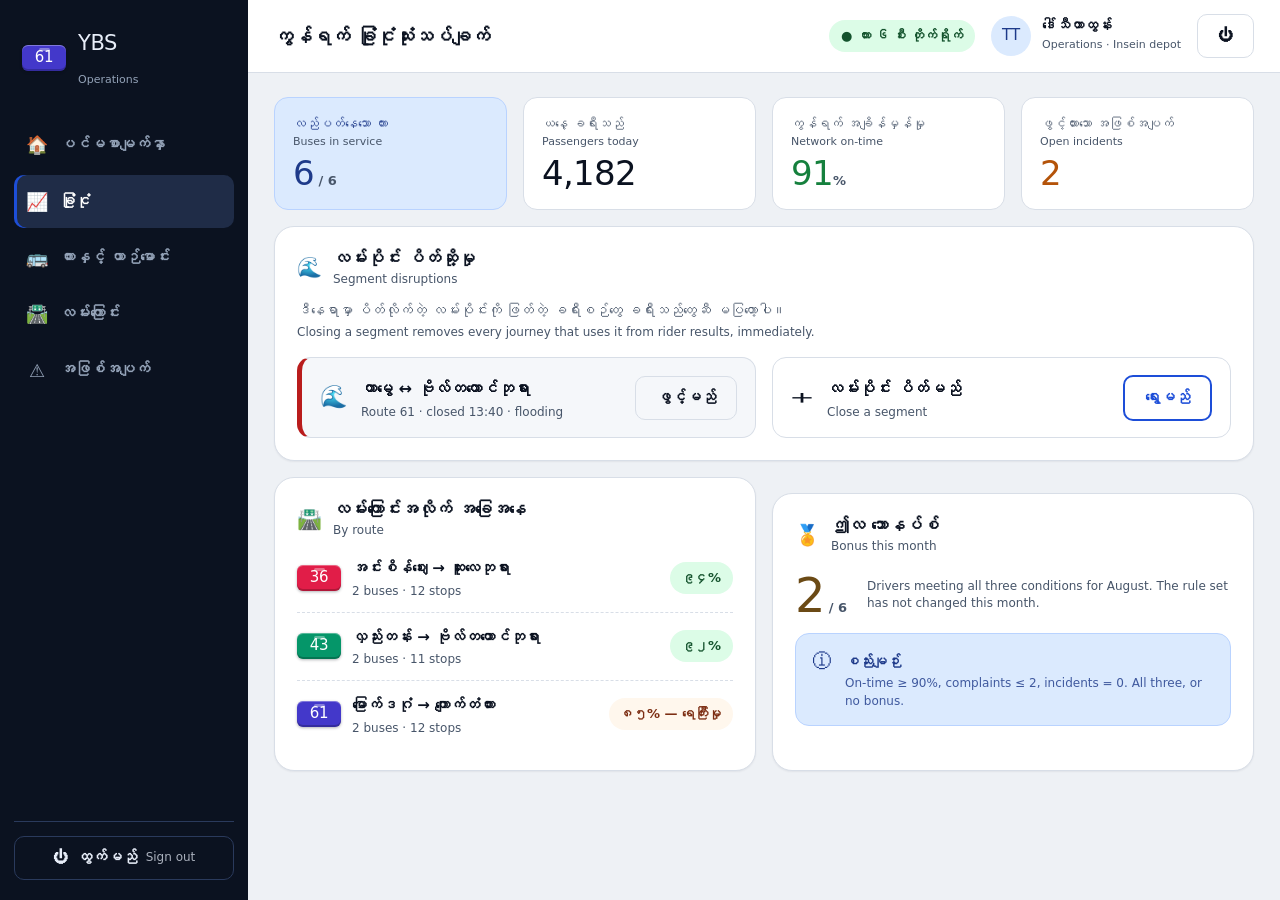
==== frontend/admin.html @ a606d86c "feat(ui): add home, auth and role dashboards with shared design system" ====
<!doctype html>
<html lang="my">
<head>
<meta charset="utf-8">
<meta name="viewport" content="width=device-width, initial-scale=1">
<title>စီမံခန့်ခွဲမှု — YBS</title>
<link rel="stylesheet" href="theme.css">
</head>
<body>

<div class="shell" data-seg-group>

    <aside class="rail">
        <div class="mark">
            <span class="plate sm" data-route="61">61</span>
            <div>
                <div class="wordmark">YBS</div>
                <span class="sub">Operations</span>
            </div>
        </div>
        <nav aria-label="အဓိက လမ်းညွှန်">
            <a href="home.html"><span class="ic" aria-hidden="true">🏠</span>ပင်မစာမျက်နှာ</a>
            <a href="#" data-nav="overview" aria-current="page"><span class="ic" aria-hidden="true">📈</span>ခြုံငုံ</a>
            <a href="#" data-nav="fleet"><span class="ic" aria-hidden="true">🚌</span>ကားနှင့် ယာဉ်မောင်း</a>
            <a href="#" data-nav="routes"><span class="ic" aria-hidden="true">🛣️</span>လမ်းကြောင်း</a>
            <a href="#" data-nav="incidents"><span class="ic" aria-hidden="true">⚠️</span>အဖြစ်အပျက်</a>
        </nav>
        <div class="foot">
            <button class="btn btn-ghost-navy btn-block" data-logout>
                <span aria-hidden="true">⏻</span> ထွက်မည် <span class="en">Sign out</span>
            </button>
        </div>
    </aside>

    <div class="main">
        <header class="topbar">
            <h1 id="page-title">ကွန်ရက် ခြုံငုံသုံးသပ်ချက်</h1>
            <div class="spacer"></div>
            <span class="badge ok"><span aria-hidden="true">●</span>ကား ၆ စီး တိုက်ရိုက်</span>
            <div class="who">
                <div class="avatar" aria-hidden="true">TT</div>
                <div>
                    <div class="nm">ဒေါ်သီတာထွန်း</div>
                    <div class="rl">Operations · Insein depot</div>
                </div>
            </div>
            <button class="btn btn-quiet" data-logout>
                <span aria-hidden="true">⏻</span><span class="sr">ထွက်မည်</span>
            </button>
        </header>

        <!-- ============================================= OVERVIEW ======== -->
        <div class="content" data-panel-id="overview">

            <div class="grid-4">
                <div class="stat accent">
                    <div class="k">လည်ပတ်နေသော ကား<span class="en">Buses in service</span></div>
                    <div class="v">6<small> / 6</small></div>
                </div>
                <div class="stat">
                    <div class="k">ယနေ့ ခရီးသည်<span class="en">Passengers today</span></div>
                    <div class="v">4,182</div>
                </div>
                <div class="stat">
                    <div class="k">ကွန်ရက် အချိန်မှန်မှု<span class="en">Network on-time</span></div>
                    <div class="v" style="color:var(--ok)">91<small>%</small></div>
                </div>
                <div class="stat">
                    <div class="k">ဖွင့်ထားသော အဖြစ်အပျက်<span class="en">Open incidents</span></div>
                    <div class="v" style="color:var(--warn)">2</div>
                </div>
            </div>

            <!-- Disruption injection is the one admin control that changes what
                 riders are shown, so it states its effect before it is used. -->
            <div class="card" style="margin-top:16px">
                <div class="card-head">
                    <span class="ic" aria-hidden="true">🌊</span>
                    <h2>လမ်းပိုင်း ပိတ်ဆို့မှု <span class="en">Segment disruptions</span></h2>
                </div>
                <p class="muted" style="font-size:14px;margin:-6px 0 16px">
                    ဒီနေရာမှာ ပိတ်လိုက်တဲ့ လမ်းပိုင်းကို ဖြတ်တဲ့ ခရီးစဉ်တွေ ခရီးသည်တွေဆီ မပြတော့ပါ။
                    <span class="en">Closing a segment removes every journey that uses it from
                        rider results, immediately.</span>
                </p>

                <div class="grid-2">
                    <div class="stat is-blocked" style="display:flex;gap:14px;align-items:center">
                        <span class="ic" style="font-size:22px" aria-hidden="true">🌊</span>
                        <div style="flex:1">
                            <div style="font-weight:700">တာမွေ ↔ ဗိုလ်တထောင်ဘုရား</div>
                            <span class="en">Route 61 · closed 13:40 · flooding</span>
                        </div>
                        <button class="btn btn-quiet"
                                data-mock-submit="လမ်းပိုင်း ပြန်ဖွင့်ပြီးပါပြီ|Segment reopened">ဖွင့်မည်</button>
                    </div>
                    <div class="stat" style="display:flex;gap:14px;align-items:center">
                        <span class="ic" style="font-size:22px" aria-hidden="true">＋</span>
                        <div style="flex:1">
                            <div style="font-weight:700">လမ်းပိုင်း ပိတ်မည်</div>
                            <span class="en">Close a segment</span>
                        </div>
                        <button class="btn btn-outline"
                                data-mock-submit="လမ်းပိုင်း ရွေးချယ်မှု ဖွင့်ပါပြီ|Pick a segment on the map">ရွေးမည်</button>
                    </div>
                </div>
            </div>

            <div class="grid-2" style="margin-top:16px">
                <div class="card">
                    <div class="card-head">
                        <span class="ic" aria-hidden="true">🛣️</span>
                        <h2>လမ်းကြောင်းအလိုက် အခြေအနေ <span class="en">By route</span></h2>
                    </div>
                    <div class="leg-line" style="padding-top:0">
                        <span class="plate sm" data-route="36">36</span>
                        <span class="where">အင်းစိန်ဈေး → ဆူးလေဘုရား<span class="en">2 buses · 12 stops</span></span>
                        <span class="badge ok">၉၄%</span>
                    </div>
                    <div class="leg-line">
                        <span class="plate sm" data-route="43">43</span>
                        <span class="where">လှည်းတန်း → ဗိုလ်တထောင်ဘုရား<span class="en">2 buses · 11 stops</span></span>
                        <span class="badge ok">၉၂%</span>
                    </div>
                    <div class="leg-line">
                        <span class="plate sm" data-route="61">61</span>
                        <span class="where">မြောက်ဒဂုံ → ကျောက်တံတား<span class="en">2 buses · 12 stops</span></span>
                        <span class="badge warn">၈၅% — ရေကြီးမှု</span>
                    </div>
                </div>

                <div class="card">
                    <div class="card-head">
                        <span class="ic" aria-hidden="true">🏅</span>
                        <h2>ဤလ ဘောနပ်စ် <span class="en">Bonus this month</span></h2>
                    </div>
                    <div class="row" style="gap:20px;align-items:center;margin-bottom:14px">
                        <div class="fare" style="color:var(--brass-ink)">2<small> / 6</small></div>
                        <span class="en" style="flex:1">Drivers meeting all three conditions
                            for August. The rule set has not changed this month.</span>
                    </div>
                    <div class="notice info">
                        <span class="ic" aria-hidden="true">ⓘ</span>
                        <div>
                            <div class="t">စည်းမျဉ်း</div>
                            <span class="en">On-time ≥ 90%, complaints ≤ 2, incidents = 0.
                                All three, or no bonus.</span>
                        </div>
                    </div>
                </div>
            </div>
        </div>

        <!-- ================================================ FLEET ======== -->
        <div class="content hidden" data-panel-id="fleet">
            <div class="page-intro">
                <h2>ကားနှင့် ယာဉ်မောင်း</h2>
                <p>ဩဂုတ် ၂၀၂၆ အမှတ်များနှင့် ဘောနပ်စ် အခြေအနေ</p>
            </div>

            <div class="table-wrap">
                <table class="grid">
                    <thead>
                        <tr>
                            <th>Driver</th><th>Bus</th><th>Route</th>
                            <th>On time</th><th>Complaints</th><th>Incidents</th><th>Bonus</th>
                        </tr>
                    </thead>
                    <tbody>
                        <tr>
                            <td>ဦးမြင့်ဆွေ<span class="en">D-1042</span></td>
                            <td class="mono">YGN-3417</td>
                            <td><span class="plate sm" data-route="36">36</span></td>
                            <td class="num">94%</td><td class="num">1</td><td class="num">0</td>
                            <td><span class="seal"><span class="dot" aria-hidden="true"></span>ရရှိ</span></td>
                        </tr>
                        <tr>
                            <td>ဦးအောင်မျိုး<span class="en">D-1077</span></td>
                            <td class="mono">YGN-2288</td>
                            <td><span class="plate sm" data-route="43">43</span></td>
                            <td class="num">93%</td><td class="num">0</td><td class="num">0</td>
                            <td><span class="seal"><span class="dot" aria-hidden="true"></span>ရရှိ</span></td>
                        </tr>
                        <tr>
                            <td>ဦးဇော်လင်း<span class="en">D-1103</span></td>
                            <td class="mono">YGN-5502</td>
                            <td><span class="plate sm" data-route="61">61</span></td>
                            <td class="num">89%</td><td class="num">2</td><td class="num">0</td>
                            <td><span class="badge bad">အချိန်မှန်မှု ၉၀% အောက်</span></td>
                        </tr>
                        <tr>
                            <td>ဦးသန်းထွေး<span class="en">D-1156</span></td>
                            <td class="mono">YGN-1930</td>
                            <td><span class="plate sm" data-route="36">36</span></td>
                            <td class="num">91%</td><td class="num">4</td><td class="num">0</td>
                            <td><span class="badge bad">တိုင်ကြားချက် ၂ ခုထက် ပို</span></td>
                        </tr>
                        <tr>
                            <td>ဦးကျော်စွာ<span class="en">D-1188</span></td>
                            <td class="mono">YGN-4071</td>
                            <td><span class="plate sm" data-route="43">43</span></td>
                            <td class="num">96%</td><td class="num">1</td><td class="num">1</td>
                            <td><span class="badge bad">အဖြစ်အပျက် ရှိ</span></td>
                        </tr>
                        <tr>
                            <td>ဦးမောင်မောင်<span class="en">D-1201</span></td>
                            <td class="mono">YGN-6644</td>
                            <td><span class="plate sm" data-route="61">61</span></td>
                            <td class="num">87%</td><td class="num">3</td><td class="num">1</td>
                            <td><span class="badge bad">စည်းမျဉ်း ၃ ခုစလုံး မပြည့်မီ</span></td>
                        </tr>
                    </tbody>
                </table>
            </div>
        </div>

        <!-- =============================================== ROUTES ======== -->
        <div class="content hidden" data-panel-id="routes">
            <div class="page-intro">
                <h2>လမ်းကြောင်း စီမံခန့်ခွဲမှု</h2>
                <p>မှတ်တိုင် အစီအစဉ်၊ အခြေခံခ နှင့် ခရီးအကြာ</p>
            </div>

            <div class="grid-3">
                <div class="card">
                    <div class="row" style="margin-bottom:14px">
                        <span class="plate lg" data-route="36">36</span>
                        <div>
                            <div style="font-weight:700">အင်းစိန်ဈေး → ဆူးလေ</div>
                            <span class="en">Insein Market → Sule Pagoda</span>
                        </div>
                    </div>
                    <div class="leg-line" style="padding-top:0">
                        <span class="where">မှတ်တိုင်<span class="en">Stops</span></span>
                        <span class="when">12</span>
                    </div>
                    <div class="leg-line">
                        <span class="where">အခြေခံခ<span class="en">Base fare</span></span>
                        <span class="when">400 Ks</span>
                    </div>
                    <div class="leg-line">
                        <span class="where">အလှည့်တစ်ခု<span class="en">End to end</span></span>
                        <span class="when">58 min</span>
                    </div>
                    <button class="btn btn-quiet btn-block" style="margin-top:14px"
                            data-mock-submit="လမ်းကြောင်း တည်းဖြတ်မှု ဖွင့်ပါပြီ|Route editor opened">
                        <span aria-hidden="true">✎</span> တည်းဖြတ်မည်
                    </button>
                </div>

                <div class="card">
                    <div class="row" style="margin-bottom:14px">
                        <span class="plate lg" data-route="43">43</span>
                        <div>
                            <div style="font-weight:700">လှည်းတန်း → ဗိုလ်တထောင်</div>
                            <span class="en">Hledan → Botataung Pagoda</span>
                        </div>
                    </div>
                    <div class="leg-line" style="padding-top:0">
                        <span class="where">မှတ်တိုင်<span class="en">Stops</span></span>
                        <span class="when">11</span>
                    </div>
                    <div class="leg-line">
                        <span class="where">အခြေခံခ<span class="en">Base fare</span></span>
                        <span class="when">400 Ks</span>
                    </div>
                    <div class="leg-line">
                        <span class="where">အလှည့်တစ်ခု<span class="en">End to end</span></span>
                        <span class="when">46 min</span>
                    </div>
                    <button class="btn btn-quiet btn-block" style="margin-top:14px"
                            data-mock-submit="လမ်းကြောင်း တည်းဖြတ်မှု ဖွင့်ပါပြီ|Route editor opened">
                        <span aria-hidden="true">✎</span> တည်းဖြတ်မည်
                    </button>
                </div>

                <div class="card">
                    <div class="row" style="margin-bottom:14px">
                        <span class="plate lg" data-route="61">61</span>
                        <div>
                            <div style="font-weight:700">မြောက်ဒဂုံ → ကျောက်တံတား</div>
                            <span class="en">North Dagon → Kyauktada</span>
                        </div>
                    </div>
                    <div class="leg-line" style="padding-top:0">
                        <span class="where">မှတ်တိုင်<span class="en">Stops</span></span>
                        <span class="when">12</span>
                    </div>
                    <div class="leg-line">
                        <span class="where">အခြေခံခ<span class="en">Base fare</span></span>
                        <span class="when">400 Ks</span>
                    </div>
                    <div class="leg-line">
                        <span class="where">အလှည့်တစ်ခု<span class="en">End to end</span></span>
                        <span class="when">61 min</span>
                    </div>
                    <button class="btn btn-quiet btn-block" style="margin-top:14px"
                            data-mock-submit="လမ်းကြောင်း တည်းဖြတ်မှု ဖွင့်ပါပြီ|Route editor opened">
                        <span aria-hidden="true">✎</span> တည်းဖြတ်မည်
                    </button>
                </div>
            </div>
        </div>

        <!-- ============================================ INCIDENTS ======== -->
        <div class="content hidden" data-panel-id="incidents">
            <div class="page-intro">
                <h2>အဖြစ်အပျက် စာရင်း</h2>
                <p>ယာဉ်မောင်းများ တင်ပြထားသည်များ — အသစ်ဆုံး အပေါ်ဆုံး</p>
            </div>

            <div class="stack">
                <div class="notice warn">
                    <span class="ic" aria-hidden="true">🌊</span>
                    <div style="flex:1">
                        <div class="t">ရေကြီးမှု — တာမွေ ↔ ဗိုလ်တထောင်ဘုရား</div>
                        <div>ဦးဇော်လင်း (D-1103) တင်ပြသည် · ယနေ့ 13:40 · လမ်းပိုင်း ပိတ်ထားပြီး</div>
                        <span class="en">Reported by driver D-1103 · segment already closed to riders</span>
                    </div>
                    <button class="btn btn-quiet"
                            data-mock-submit="ဖြေရှင်းပြီးအဖြစ် မှတ်ပါပြီ|Marked resolved">ဖြေရှင်းပြီး</button>
                </div>

                <div class="notice warn">
                    <span class="ic" aria-hidden="true">🔧</span>
                    <div style="flex:1">
                        <div class="t">ကား ချွတ်ယွင်းမှု — YGN-6644</div>
                        <div>ဦးမောင်မောင် (D-1201) တင်ပြသည် · ယနေ့ 09:12 · အစားထိုးကား စေလွှတ်ပြီး</div>
                        <span class="en">Reported by driver D-1201 · replacement bus dispatched</span>
                    </div>
                    <button class="btn btn-quiet"
                            data-mock-submit="ဖြေရှင်းပြီးအဖြစ် မှတ်ပါပြီ|Marked resolved">ဖြေရှင်းပြီး</button>
                </div>

                <div class="notice">
                    <span class="ic" aria-hidden="true">✓</span>
                    <div style="flex:1">
                        <div class="t">ယာဉ်ကြောပိတ်ဆို့မှု — လှည်းတန်း</div>
                        <div>ဦးမြင့်ဆွေ (D-1042) တင်ပြသည် · ၂၃ ဩဂုတ် 08:14</div>
                        <span class="en">Resolved 23 Aug, 09:30</span>
                    </div>
                    <span class="badge ok">ဖြေရှင်းပြီး</span>
                </div>
            </div>
        </div>
    </div>
</div>

<dialog id="logout-dialog" aria-labelledby="lo-title">
    <div class="dlg">
        <h2 id="lo-title">ထွက်မှာ သေချာပါသလား?</h2>
        <p>ဖွင့်ထားသော အဖြစ်အပျက် ၂ ခု ရှိပါသေးတယ်။
            <span class="en">Two incidents are still open. They stay open after you sign out.</span>
        </p>
        <div class="dlg-actions">
            <button class="btn btn-quiet" data-logout-cancel>ဆက်နေမည်</button>
            <button class="btn btn-danger" data-logout-confirm>
                <span aria-hidden="true">⏻</span> ထွက်မည်
            </button>
        </div>
    </div>
</dialog>

<script src="ui.js"></script>
<script>
const titles = {
    overview: 'ကွန်ရက် ခြုံငုံသုံးသပ်ချက်',
    fleet: 'ကားနှင့် ယာဉ်မောင်း',
    routes: 'လမ်းကြောင်း စီမံခန့်ခွဲမှု',
    incidents: 'အဖြစ်အပျက် စာရင်း'
};
document.querySelectorAll('[data-nav]').forEach(a => {
    a.addEventListener('click', ev => {
        ev.preventDefault();
        const to = a.dataset.nav;
        document.querySelectorAll('.rail nav a').forEach(x => x.removeAttribute('aria-current'));
        a.setAttribute('aria-current', 'page');
        document.querySelectorAll('[data-panel-id]').forEach(p =>
            p.classList.toggle('hidden', p.dataset.panelId !== to));
        document.getElementById('page-title').textContent = titles[to];
        window.scrollTo(0, 0);
    });
});
</script>
</body>
</html>
---- frontend/theme.css ----
/* ============================================================================
   YBS — design system v2
   ----------------------------------------------------------------------------
   Built on the existing style.css tokens. Three rules carried forward from the
   original brief, unchanged:
     1. Fare is the largest element on screen — it is what riders decide on.
     2. Burmese is primary, English is the secondary line, never a replacement.
     3. Every control pairs an icon with words. Icons never stand alone.

   Three rules added here:
     4. The route plate is the identity. A Yangon rider reads a bus by its
        number and colour from across the street; the interface does the same.
     5. Chrome is navy, content is paper. The plates only sing against dark.
     6. Nothing dims to say "unavailable" — opacity kills contrast. State is
        said in words and structure instead.
   ========================================================================== */

/* --------------------------------------------------------------- typefaces */
/* Padauk is not bundled — it cannot be fetched offline. Drop the two files
   into /fonts/ and these rules pick them up automatically. Until then the
   stack falls back to Myanmar Text (Windows) or Noto Sans Myanmar (Linux),
   which is why every Burmese size below is set with fallback metrics in mind. */
@font-face {
    font-family: "Padauk";
    src: local("Padauk"), url("fonts/Padauk-Regular.woff2") format("woff2");
    font-weight: 400; font-display: swap;
}
@font-face {
    font-family: "Padauk";
    src: local("Padauk Bold"), url("fonts/Padauk-Bold.woff2") format("woff2");
    font-weight: 700; font-display: swap;
}

:root {
    /* ---- navy chrome ---------------------------------------------------- */
    --navy-900: #060A14;
    --navy-800: #0B1220;   /* inherited --panel-dark */
    --navy-700: #141E33;
    --navy-600: #1F2C47;
    --navy-line:#2A3A5C;
    --on-navy:  #E8EEF9;
    --on-navy-2:#94A3B8;

    /* ---- paper content -------------------------------------------------- */
    --paper:      #EEF1F5;
    --surface:    #FFFFFF;
    --surface-2:  #F5F7FA;
    --ink:        #0B1220;
    --ink-2:      #475569;
    --ink-3:      #78879C;
    --line:       #D8DEE7;
    --line-soft:  #E7ECF2;

    /* ---- brand ---------------------------------------------------------- */
    --accent:      #1D4ED8;
    --accent-600:  #1741B8;
    --accent-soft: #DBEAFE;
    --accent-ink:  #1E3A8A;

    /* Brass is the only warm note in the system and it has exactly one job:
       marking something a person earned. Never decorative. */
    --brass:      #B8863B;
    --brass-soft: #FBF3E2;
    --brass-ink:  #6B4A15;

    /* ---- semantic ------------------------------------------------------- */
    --ok: #15803D;  --ok-soft: #DCFCE7;  --ok-ink: #14532D;
    --warn: #B45309; --warn-soft: #FFF7ED; --warn-ink: #7C2D12;
    --danger: #B91C1C; --danger-soft: #FEE2E2; --danger-ink: #7F1D1D;

    /* ---- routes (inherited, now load-bearing) --------------------------- */
    --r36: #E11D48;
    --r43: #059669;
    --r61: #4338CA;

    /* ---- type ----------------------------------------------------------- */
    /* Display is used for route numerals and headline figures only. Signage
       is not refined — a bus plate is meant to be legible, not elegant. */
    --f-display: "Arial Black", "Segoe UI Black", Impact, system-ui, sans-serif;
    --f-my: "Padauk", "Noto Sans Myanmar", "Myanmar Text", system-ui, sans-serif;
    --f-en: "Inter", "Segoe UI", system-ui, -apple-system, sans-serif;
    --f-mono: ui-monospace, "Cascadia Mono", Consolas, monospace;

    /* ---- shape ---------------------------------------------------------- */
    --r-sm: 10px;
    --r-md: 14px;
    --r-lg: 20px;
    --r-pill: 999px;

    --sh-1: 0 1px 2px rgba(11,18,32,.06);
    --sh-2: 0 4px 16px rgba(11,18,32,.08);
    --sh-3: 0 18px 48px rgba(6,10,20,.28);

    --rail-w: 248px;
    --tap: 44px;              /* WCAG 2.5.5 minimum target */
}

* { box-sizing: border-box; }

html { -webkit-text-size-adjust: 100%; }

body {
    margin: 0;
    background: var(--paper);
    color: var(--ink);
    font-family: var(--f-my);
    font-size: 16px;
    /* Burmese stacks diacritics above and below the baseline. 1.55 collides;
       1.85 is the floor at which ကျွန်ုပ် and မြို့ stay clear. */
    line-height: 1.85;
    -webkit-font-smoothing: antialiased;
}

h1, h2, h3, h4 { margin: 0; font-weight: 700; line-height: 1.4; }

a { color: var(--accent); text-underline-offset: 3px; }

/* English is the second line, never smaller than 12px — for a reader who has
   no Burmese it is the only line. */
.en {
    display: block;
    font-family: var(--f-en);
    font-size: 12px;
    font-weight: 400;
    line-height: 1.45;
    color: var(--ink-2);
}
.en-i { display: inline; font-family: var(--f-en); }
.muted { color: var(--ink-2); }
.hidden { display: none !important; }
.num { font-family: var(--f-en); font-variant-numeric: tabular-nums; }
.mono { font-family: var(--f-mono); font-size: 13px; }

/* Keyboard focus is visible everywhere, on both surfaces. */
:focus-visible {
    outline: 3px solid var(--accent);
    outline-offset: 3px;
    border-radius: 6px;
}
.on-navy :focus-visible, .rail :focus-visible, .authside :focus-visible {
    outline-color: #7FA8FF;
}

@media (prefers-reduced-motion: reduce) {
    *, *::before, *::after {
        animation-duration: .001ms !important;
        animation-iteration-count: 1 !important;
        transition-duration: .001ms !important;
    }
}

/* ============================================================== THE PLATE ==
   The signature. An enamel route plate: heavy numeral, colour block, a notch
   at the top where it hangs, a hairline highlight so it reads as metal rather
   than as a coloured rectangle. Every size is the same object. */
.plate {
    position: relative;
    display: inline-flex;
    align-items: center;
    justify-content: center;
    min-width: 58px;
    padding: 8px 14px 9px;
    border-radius: 8px;
    background: #64748B;
    color: #fff;
    font-family: var(--f-display);
    font-size: 22px;
    letter-spacing: -.02em;
    line-height: 1;
    box-shadow: inset 0 1px 0 rgba(255,255,255,.32),
                inset 0 -2px 0 rgba(0,0,0,.22),
                0 1px 3px rgba(6,10,20,.3);
}
.plate::after {                      /* the hanging notch */
    content: "";
    position: absolute;
    top: 4px; left: 50%;
    width: 16px; height: 3px;
    margin-left: -8px;
    border-radius: 2px;
    background: rgba(255,255,255,.35);
}
.plate[data-route="36"] { background: var(--r36); }
.plate[data-route="43"] { background: var(--r43); }
.plate[data-route="61"] { background: var(--r61); }

.plate.sm { min-width: 44px; padding: 5px 10px 6px; font-size: 15px; border-radius: 6px; }
.plate.sm::after { width: 11px; margin-left: -5.5px; top: 3px; }
.plate.lg { min-width: 96px; padding: 16px 22px 18px; font-size: 44px; border-radius: 12px; }
.plate.lg::after { width: 28px; margin-left: -14px; top: 7px; height: 4px; }

/* A stack of plates on a rail — a bus stop board. Used as the auth hero. */
.board { position: relative; padding-top: 22px; }
.board .rail-bar {
    position: absolute; top: 12px; left: 0; right: 0; height: 4px;
    border-radius: 2px;
    background: linear-gradient(90deg, transparent, var(--navy-line) 12%, var(--navy-line) 88%, transparent);
}
.board .hangers { display: flex; gap: 14px; flex-wrap: wrap; }
.board .plate { animation: hang .5s cubic-bezier(.22,1.2,.36,1) backwards; transform-origin: top center; }
.board .plate:nth-child(2) { animation-delay: .07s; }
.board .plate:nth-child(3) { animation-delay: .14s; }
@keyframes hang {
    from { transform: translateY(-10px) rotate(-4deg); opacity: 0; }
    to   { transform: none; opacity: 1; }
}

/* ================================================================ BUTTONS == */
.btn {
    display: inline-flex; align-items: center; justify-content: center; gap: 9px;
    min-height: var(--tap);
    padding: 11px 20px;
    border: 1px solid transparent;
    border-radius: var(--r-sm);
    background: var(--surface);
    color: var(--ink);
    font-family: var(--f-my);
    font-size: 15px; font-weight: 700; line-height: 1.3;
    cursor: pointer;
    transition: background .14s ease, border-color .14s ease, transform .06s ease;
}
.btn:active { transform: translateY(1px); }
.btn .en { color: inherit; opacity: .72; font-weight: 400; }

.btn-primary { background: var(--accent); color: #fff; }
.btn-primary:hover { background: var(--accent-600); }

.btn-quiet { background: transparent; border-color: var(--line); color: var(--ink); }
.btn-quiet:hover { background: var(--surface-2); }

.btn-outline { background: transparent; border: 2px solid var(--accent); color: var(--accent); }
.btn-outline:hover { background: var(--accent-soft); }

.btn-danger { background: var(--danger); color: #fff; }
.btn-danger:hover { background: #9F1717; }

.btn-ghost-navy { background: transparent; border-color: var(--navy-line); color: var(--on-navy); }
.btn-ghost-navy:hover { background: var(--navy-700); }

.btn-block { width: 100%; }
.btn-lg { min-height: 54px; font-size: 17px; padding: 14px 24px; }
.btn[disabled] { cursor: not-allowed; background: var(--surface-2); color: var(--ink-3); border-color: var(--line); }

/* ================================================================= FIELDS == */
.field { margin-bottom: 16px; }
.field > label { display: block; font-size: 14px; font-weight: 700; margin-bottom: 6px; }
.field > label .en { font-weight: 400; margin-top: 0; }

.control {
    display: flex; align-items: center; gap: 10px;
    min-height: 52px;
    padding: 6px 14px;
    background: var(--surface);
    border: 1px solid var(--line);
    border-radius: var(--r-sm);
    transition: border-color .14s ease, box-shadow .14s ease;
}
.control:focus-within { border-color: var(--accent); box-shadow: 0 0 0 4px var(--accent-soft); }
.control .ic { font-size: 18px; line-height: 1; }
.control input, .control select {
    flex: 1; min-width: 0;
    border: 0; background: transparent; outline: none;
    font-family: var(--f-my); font-size: 16px; font-weight: 600; color: var(--ink);
}
.control input::placeholder { color: var(--ink-3); font-weight: 400; }
.control select { cursor: pointer; }
.control.err { border-color: var(--danger); }
.control.err:focus-within { box-shadow: 0 0 0 4px var(--danger-soft); }

.field-msg { display: flex; align-items: flex-start; gap: 7px; margin-top: 7px; font-size: 13px; }
.field-msg.err { color: var(--danger-ink); }
.field-msg.hint { color: var(--ink-2); }

.reveal {
    border: 0; background: transparent; cursor: pointer;
    min-width: var(--tap); min-height: var(--tap);
    font-size: 17px; color: var(--ink-2); border-radius: 8px;
}
.reveal:hover { background: var(--surface-2); }

/* Segmented control — used for role selection and any 2–3 way switch. */
.seg {
    display: grid;
    grid-auto-flow: column;
    grid-auto-columns: 1fr;
    gap: 4px;
    padding: 4px;
    background: var(--surface-2);
    border: 1px solid var(--line);
    border-radius: var(--r-md);
}
.seg button {
    min-height: var(--tap);
    display: flex; flex-direction: column; align-items: center; justify-content: center;
    gap: 1px; padding: 7px 6px;
    border: 0; border-radius: var(--r-sm);
    background: transparent; cursor: pointer;
    font-family: var(--f-my); font-size: 14px; font-weight: 700; color: var(--ink-2);
    transition: background .14s ease, color .14s ease;
}
.seg button .en { font-size: 11px; color: inherit; opacity: .7; }
.seg button:hover { background: rgba(29,78,216,.07); }
.seg button[aria-selected="true"] {
    background: var(--surface); color: var(--accent-ink);
    box-shadow: var(--sh-1);
}

/* Choice chips — rider profile flags. Icon + word, never icon alone. */
.chips { display: flex; flex-wrap: wrap; gap: 9px; }
.chip {
    display: inline-flex; align-items: center; gap: 9px;
    min-height: var(--tap);
    padding: 8px 16px;
    border: 1px solid var(--line);
    border-radius: var(--r-pill);
    background: var(--surface);
    cursor: pointer;
    font-family: var(--f-my); font-size: 14px; font-weight: 600; color: var(--ink);
    transition: border-color .14s ease, background .14s ease;
}
.chip .ic { font-size: 17px; }
.chip .en { display: inline; font-size: 12px; color: var(--ink-3); }
.chip:hover { border-color: var(--accent); }
.chip[aria-pressed="true"] {
    background: var(--accent-soft);
    border-color: var(--accent);
    box-shadow: inset 0 0 0 1px var(--accent);
    color: var(--accent-ink);
}
.chip[aria-pressed="true"] .en { color: var(--accent-ink); }

/* =================================================================== CARD == */
.card {
    background: var(--surface);
    border: 1px solid var(--line);
    border-radius: var(--r-lg);
    padding: 22px;
    box-shadow: var(--sh-1);
}
.card + .card { margin-top: 16px; }
.card-head {
    display: flex; align-items: center; gap: 11px;
    margin: -2px 0 16px;
}
.card-head .ic { font-size: 20px; line-height: 1; }
.card-head h2 { font-size: 17px; }
.card-head .spacer { margin-left: auto; }

.stack { display: flex; flex-direction: column; gap: 16px; }
.row { display: flex; align-items: center; gap: 12px; flex-wrap: wrap; }
.grid-2 { display: grid; grid-template-columns: repeat(2, minmax(0,1fr)); gap: 16px; }
.grid-3 { display: grid; grid-template-columns: repeat(3, minmax(0,1fr)); gap: 16px; }
.grid-4 { display: grid; grid-template-columns: repeat(4, minmax(0,1fr)); gap: 16px; }
@media (max-width: 900px) {
    .grid-3, .grid-4 { grid-template-columns: repeat(2, minmax(0,1fr)); }
}
@media (max-width: 560px) {
    .grid-2, .grid-3, .grid-4 { grid-template-columns: minmax(0,1fr); }
}

/* ================================================================== STATS == */
.stat {
    background: var(--surface);
    border: 1px solid var(--line);
    border-radius: var(--r-md);
    padding: 16px 18px;
}
.stat .k { font-size: 13px; color: var(--ink-2); line-height: 1.5; }
.stat .k .en { font-size: 11px; }
.stat .v {
    font-family: var(--f-display);
    font-size: 34px; line-height: 1.1; letter-spacing: -.02em;
    margin-top: 6px;
}
.stat .v small { font-family: var(--f-en); font-size: 13px; font-weight: 600; color: var(--ink-2); letter-spacing: 0; }
.stat.accent { background: var(--accent-soft); border-color: #B9D3FF; }
.stat.accent .v, .stat.accent .k { color: var(--accent-ink); }

/* Fare is the largest thing on any screen it appears on. Rule 1. */
.fare {
    font-family: var(--f-display);
    font-size: 48px; line-height: 1; letter-spacing: -.03em;
}
.fare small { font-family: var(--f-en); font-size: 13px; font-weight: 600; color: var(--ink-2); letter-spacing: 0; }

/* ================================================================ BADGES ==  */
.badge {
    display: inline-flex; align-items: center; gap: 6px;
    padding: 4px 12px;
    border-radius: var(--r-pill);
    font-family: var(--f-my); font-size: 13px; font-weight: 700;
    background: var(--surface-2); color: var(--ink-2);
}
.badge.ok { background: var(--ok-soft); color: var(--ok-ink); }
.badge.warn { background: var(--warn-soft); color: var(--warn-ink); }
.badge.bad { background: var(--danger-soft); color: var(--danger-ink); }
.badge.info { background: var(--accent-soft); color: var(--accent-ink); }

/* The brass seal. Earned status only — bonus eligibility, verified driver. */
.seal {
    display: inline-flex; align-items: center; gap: 7px;
    padding: 5px 14px 5px 10px;
    border-radius: var(--r-pill);
    background: var(--brass-soft);
    border: 1px solid #E4CB94;
    color: var(--brass-ink);
    font-size: 13px; font-weight: 700;
}
.seal .dot {
    width: 15px; height: 15px; border-radius: 50%;
    background: radial-gradient(circle at 34% 30%, #E7C87E, var(--brass) 62%, #8A6524);
    box-shadow: inset 0 0 0 1px rgba(0,0,0,.14);
}

/* ================================================================ NOTICES == */
.notice {
    display: flex; gap: 13px; align-items: flex-start;
    padding: 15px 17px;
    border-radius: var(--r-md);
    border: 1px solid var(--line);
    background: var(--surface-2);
    font-size: 14px;
}
.notice .ic { font-size: 19px; line-height: 1.3; }
.notice .t { font-weight: 700; }
.notice.ok { background: var(--ok-soft); border-color: #A7E8BE; color: var(--ok-ink); }
.notice.warn { background: var(--warn-soft); border-color: #FBCFA0; color: var(--warn-ink); }
.notice.bad { background: var(--danger-soft); border-color: #F4B4B4; color: var(--danger-ink); }
.notice.info { background: var(--accent-soft); border-color: #B9D3FF; color: var(--accent-ink); }
.notice .en { color: inherit; opacity: .82; }

/* ================================================================== TABLE == */
.table-wrap { overflow-x: auto; border-radius: var(--r-md); border: 1px solid var(--line); }
table.grid { border-collapse: collapse; width: 100%; min-width: 620px; background: var(--surface); }
table.grid th, table.grid td { padding: 13px 16px; text-align: left; border-bottom: 1px solid var(--line-soft); }
table.grid th {
    background: var(--surface-2);
    font-family: var(--f-en); font-size: 11px; font-weight: 700;
    letter-spacing: .07em; text-transform: uppercase; color: var(--ink-2);
    white-space: nowrap;
}
table.grid tbody tr:last-child td { border-bottom: 0; }
table.grid tbody tr:hover { background: #FAFCFF; }
table.grid td { font-size: 15px; }

/* ================================================================== STATE == */
/* Rule 6: unavailable is said, not dimmed. A left bar and a plain surface,
   with the reason at full contrast. */
.is-blocked {
    background: var(--surface-2);
    border-left: 5px solid var(--danger);
}
.empty {
    text-align: center;
    padding: 46px 24px;
    border: 1px dashed var(--line);
    border-radius: var(--r-md);
    background: var(--surface-2);
}
.empty .ic { font-size: 34px; }
.empty h3 { font-size: 16px; margin: 10px 0 4px; }
.empty p { margin: 0 0 16px; font-size: 14px; color: var(--ink-2); }

.skel {
    background: linear-gradient(90deg, #E9EDF3 25%, #F3F6FA 50%, #E9EDF3 75%);
    background-size: 300% 100%;
    animation: shimmer 1.3s linear infinite;
    border-radius: 7px;
}
@keyframes shimmer { from { background-position: 150% 0; } to { background-position: -150% 0; } }

/* ============================================================ APP SHELL ==  */
.shell { display: flex; min-height: 100vh; }

.rail {
    width: var(--rail-w);
    flex: 0 0 var(--rail-w);
    background: var(--navy-800);
    color: var(--on-navy);
    display: flex; flex-direction: column;
    padding: 20px 14px;
    gap: 10px;
    position: sticky; top: 0; height: 100vh;
}
.rail .mark { display: flex; align-items: center; gap: 12px; padding: 4px 8px 16px; }
.rail .mark .wordmark { font-family: var(--f-display); font-size: 21px; letter-spacing: -.02em; }
.rail .mark .sub { font-family: var(--f-en); font-size: 11px; color: var(--on-navy-2); line-height: 1.3; }

.rail nav { display: flex; flex-direction: column; gap: 3px; }
.rail nav a {
    display: flex; align-items: center; gap: 12px;
    min-height: var(--tap);
    padding: 10px 12px;
    border-radius: var(--r-sm);
    color: var(--on-navy-2);
    text-decoration: none;
    font-size: 15px; font-weight: 600;
    transition: background .14s ease, color .14s ease;
}
.rail nav a .ic { font-size: 18px; width: 22px; text-align: center; }
.rail nav a:hover { background: var(--navy-700); color: var(--on-navy); }
.rail nav a[aria-current="page"] {
    background: var(--navy-600); color: #fff;
    box-shadow: inset 3px 0 0 var(--accent);
}
.rail .foot { margin-top: auto; padding-top: 14px; border-top: 1px solid var(--navy-line); }

.main { flex: 1; min-width: 0; display: flex; flex-direction: column; }

.topbar {
    display: flex; align-items: center; gap: 16px;
    padding: 14px 26px;
    background: var(--surface);
    border-bottom: 1px solid var(--line);
    position: sticky; top: 0; z-index: 40;
    flex-wrap: wrap;
}
.topbar h1 { font-size: 19px; }
.topbar .spacer { margin-left: auto; }

.who { display: flex; align-items: center; gap: 11px; }
.avatar {
    width: 40px; height: 40px; border-radius: 50%;
    display: grid; place-items: center;
    background: var(--accent-soft); color: var(--accent-ink);
    font-family: var(--f-display); font-size: 15px;
}
.who .nm { font-size: 14px; font-weight: 700; line-height: 1.35; }
.who .rl { font-family: var(--f-en); font-size: 11px; color: var(--ink-2); }

.content { padding: 24px 26px 64px; max-width: 1400px; width: 100%; }
.page-intro { margin-bottom: 20px; }
.page-intro h2 { font-size: 22px; }
.page-intro p { margin: 2px 0 0; font-size: 14px; color: var(--ink-2); }

/* Mobile: the rail becomes a bottom tab bar. A rider holds a phone one-handed
   on a moving bus — navigation belongs under the thumb, not off-screen. */
@media (max-width: 860px) {
    .shell { flex-direction: column; }
    .rail {
        position: fixed; bottom: 0; left: 0; right: 0; top: auto;
        width: auto; flex: none; height: auto;
        flex-direction: row; align-items: center;
        padding: 6px 8px calc(6px + env(safe-area-inset-bottom));
        border-top: 1px solid var(--navy-line);
        z-index: 60;
    }
    .rail .mark, .rail .foot { display: none; }
    .rail nav { flex-direction: row; flex: 1; gap: 2px; }
    .rail nav a {
        flex: 1; flex-direction: column; gap: 2px;
        padding: 6px 2px; font-size: 11px; text-align: center;
        min-height: 52px; justify-content: center;
    }
    .rail nav a .ic { width: auto; font-size: 20px; }
    .rail nav a[aria-current="page"] { box-shadow: inset 0 3px 0 var(--accent); }
    .content { padding: 18px 16px 96px; }
    .topbar { padding: 12px 16px; }
}

/* ================================================================== AUTH == */
.auth {
    min-height: 100vh;
    display: grid;
    grid-template-columns: 1.05fr 1fr;
}
.authside {
    background: var(--navy-900);
    background-image:
        radial-gradient(900px 420px at 12% 8%, rgba(29,78,216,.30), transparent 62%),
        radial-gradient(680px 400px at 92% 96%, rgba(67,56,202,.26), transparent 60%);
    color: var(--on-navy);
    padding: 44px 52px;
    display: flex; flex-direction: column;
    position: relative; overflow: hidden;
}
/* Faint route geometry behind the board — the network, not decoration. */
.authside::before {
    content: "";
    position: absolute; inset: 0;
    background-image:
        linear-gradient(90deg, rgba(255,255,255,.045) 1px, transparent 1px),
        linear-gradient(rgba(255,255,255,.045) 1px, transparent 1px);
    background-size: 46px 46px;
    mask-image: radial-gradient(circle at 50% 40%, #000, transparent 78%);
    pointer-events: none;
}
.authside > * { position: relative; }
.authside .mark { display: flex; align-items: center; gap: 13px; }
.authside .wordmark { font-family: var(--f-display); font-size: 24px; letter-spacing: -.02em; }
.authside .mark .sub { font-family: var(--f-en); font-size: 11px; color: var(--on-navy-2); }

.authside .pitch { margin: auto 0; padding: 26px 0; max-width: 520px; }
.authside .pitch h2 { font-size: 34px; line-height: 1.5; }
.authside .pitch p { font-size: 15px; color: #B7C4DA; margin: 12px 0 0; }
.authside .pitch .en { color: #8FA1BE; font-size: 13px; margin-top: 8px; }

.netline { display: flex; gap: 26px; flex-wrap: wrap; padding-top: 22px; border-top: 1px solid var(--navy-line); }
.netline .n { font-family: var(--f-display); font-size: 24px; line-height: 1.2; }
.netline .l { font-family: var(--f-en); font-size: 11px; color: var(--on-navy-2); letter-spacing: .05em; text-transform: uppercase; }

.authmain {
    background: var(--surface);
    padding: 44px 52px;
    display: flex; flex-direction: column; justify-content: center;
    overflow-y: auto;
}
.authbox { width: 100%; max-width: 430px; margin: 0 auto; }
.authbox > h1 { font-size: 26px; margin-bottom: 4px; }
.authbox > .lede { font-size: 14px; color: var(--ink-2); margin: 0 0 22px; }

.authfoot { margin-top: 26px; padding-top: 20px; border-top: 1px solid var(--line-soft); font-size: 14px; }

@media (max-width: 940px) {
    .auth { grid-template-columns: minmax(0,1fr); }
    .authside { padding: 26px 22px 30px; }
    .authside .pitch { margin: 22px 0; }
    .authside .pitch h2 { font-size: 25px; }
    .authmain { padding: 30px 22px 52px; }
}

/* ================================================================ DIALOG == */
dialog {
    border: 0; padding: 0;
    border-radius: var(--r-lg);
    box-shadow: var(--sh-3);
    max-width: 430px; width: calc(100% - 32px);
    color: var(--ink);
    background: var(--surface);
}
dialog::backdrop { background: rgba(6,10,20,.6); backdrop-filter: blur(2px); }
.dlg { padding: 26px; }
.dlg h2 { font-size: 19px; margin-bottom: 6px; }
.dlg p { margin: 0 0 20px; font-size: 14px; color: var(--ink-2); }
.dlg-actions { display: flex; gap: 10px; }
.dlg-actions .btn { flex: 1; }

/* ================================================================= TOAST == */
.toasts {
    position: fixed; right: 18px; bottom: 18px; z-index: 200;
    display: flex; flex-direction: column; gap: 10px;
    max-width: min(370px, calc(100vw - 36px));
}
@media (max-width: 860px) { .toasts { bottom: 76px; left: 16px; right: 16px; max-width: none; } }
.toast {
    display: flex; gap: 11px; align-items: flex-start;
    padding: 14px 16px;
    border-radius: var(--r-md);
    background: var(--navy-800); color: var(--on-navy);
    box-shadow: var(--sh-3);
    font-size: 14px;
    animation: rise .26s cubic-bezier(.22,1,.36,1);
}
.toast .en { color: #97A8C2; }
@keyframes rise { from { transform: translateY(12px); opacity: 0; } to { transform: none; opacity: 1; } }

/* ======================================================= ARRIVAL BANNER ==  */
/* A rider glances at this once, in a crowded moving bus. Nothing competes. */
.arrival {
    position: fixed; left: 0; right: 0; bottom: 0; z-index: 150;
    background: var(--danger); color: #fff;
    box-shadow: 0 -6px 30px rgba(6,10,20,.4);
}
@media (max-width: 860px) { .arrival { bottom: 64px; } }
.arrival-inner {
    max-width: 1400px; margin: 0 auto;
    padding: 18px 26px;
    display: flex; align-items: center; gap: 20px;
}
.arrival .ic { font-size: 42px; line-height: 1; }
.arrival .t { font-size: 27px; font-weight: 800; line-height: 1.35; }
.arrival .s { font-size: 20px; font-weight: 700; }
.arrival .en { color: rgba(255,255,255,.88); }
.arrival .btn { margin-left: auto; }

/* ============================================================== UTILITIES == */
.divider { height: 1px; background: var(--line-soft); margin: 20px 0; border: 0; }
.sr {
    position: absolute; width: 1px; height: 1px; overflow: hidden;
    clip: rect(0 0 0 0); white-space: nowrap;
}
.leg-line { display: flex; align-items: center; gap: 11px; padding: 11px 0; }
.leg-line + .leg-line { border-top: 1px dashed var(--line); }
.leg-line .where { flex: 1; min-width: 0; font-size: 15px; font-weight: 600; }
.leg-line .when { font-family: var(--f-en); font-size: 13px; color: var(--ink-2); white-space: nowrap; }
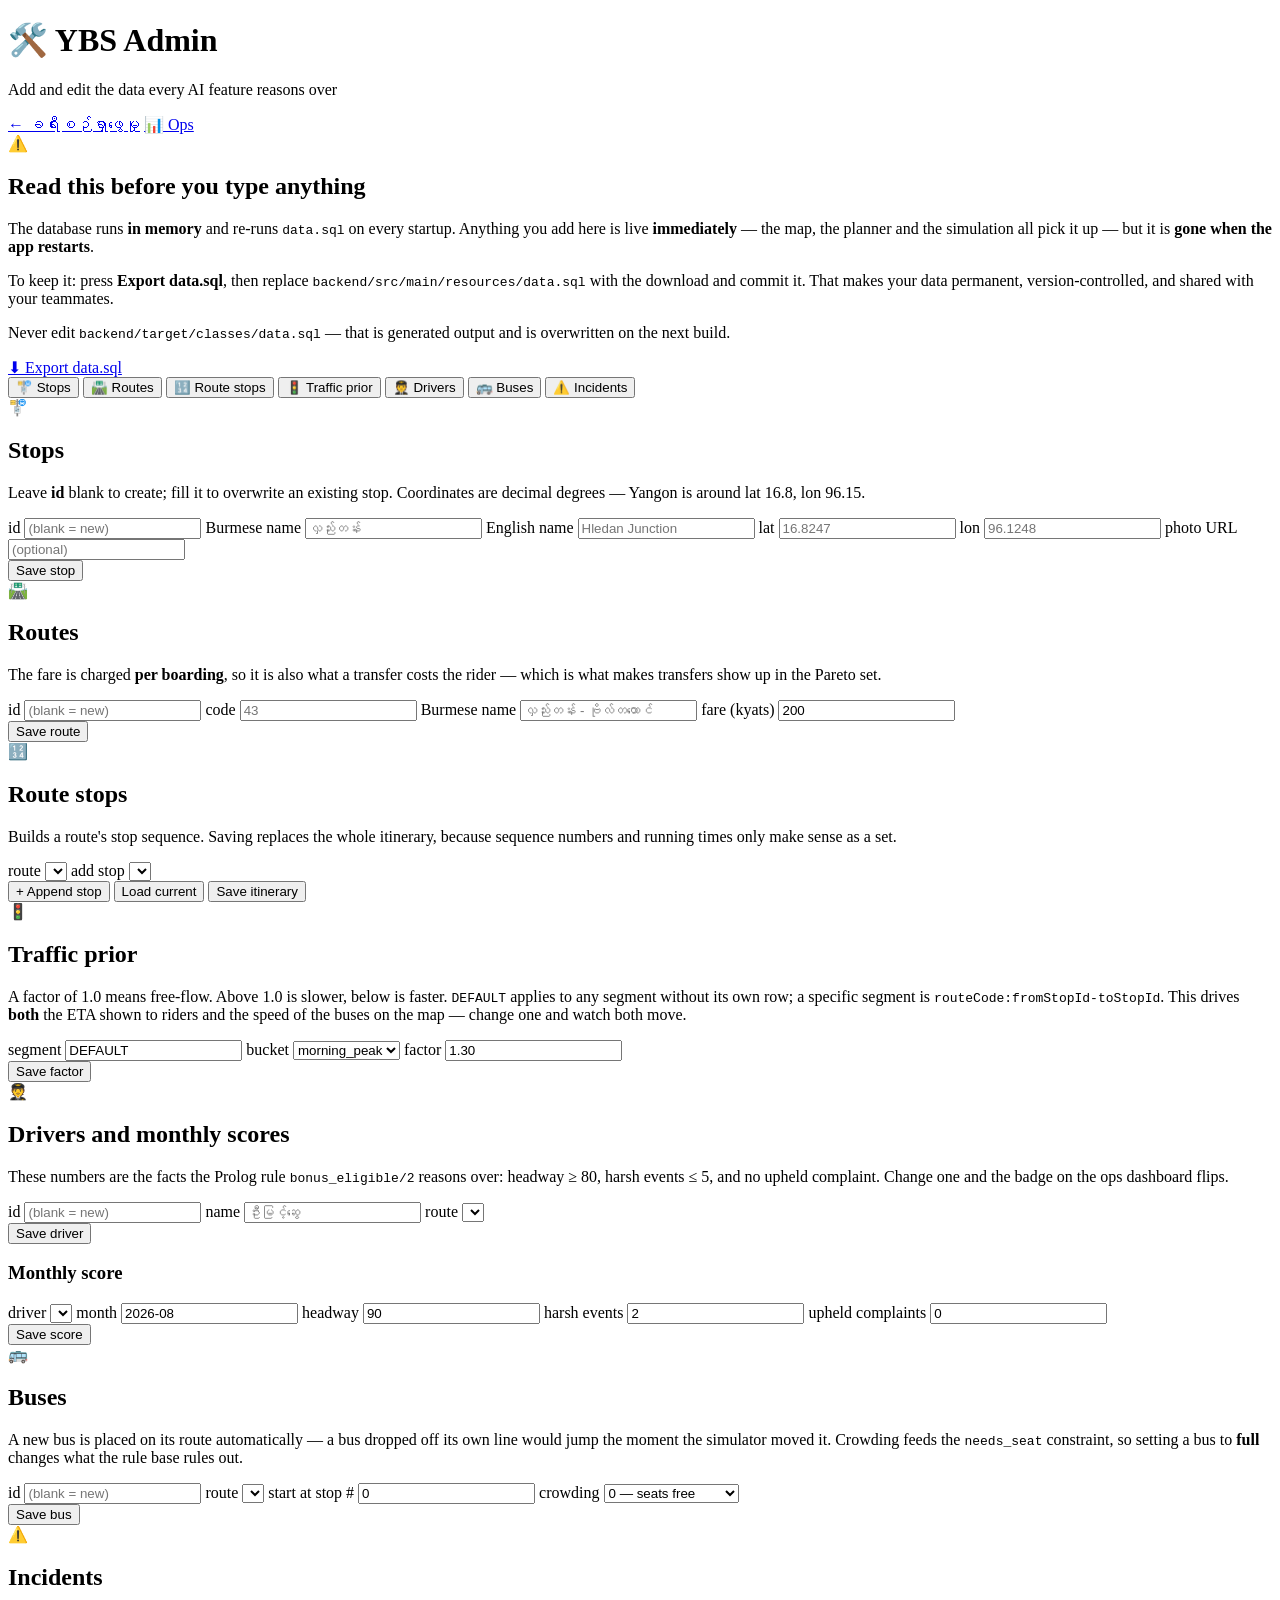
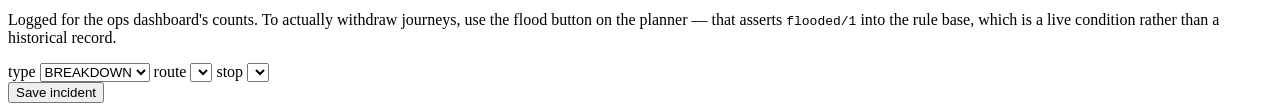
==== commit a0966294: "feat: add admin screens for entering data, with export back to data.sql Adds /admin.html covering ev" ====
--- a/frontend/admin.html
+++ b/frontend/admin.html
@@ -1,386 +1,201 @@
-<!doctype html>
-<html lang="my">
+<!DOCTYPE html>
+<html lang="en">
 <head>
-<meta charset="utf-8">
-<meta name="viewport" content="width=device-width, initial-scale=1">
-<title>စီမံခန့်ခွဲမှု — YBS</title>
-<link rel="stylesheet" href="theme.css">
+    <meta charset="UTF-8">
+    <meta name="viewport" content="width=device-width, initial-scale=1">
+    <title>YBS — Admin</title>
+    <link rel="stylesheet" href="/style.css">
 </head>
 <body>
 
-<div class="shell" data-seg-group>
-
-    <aside class="rail">
-        <div class="mark">
-            <span class="plate sm" data-route="61">61</span>
-            <div>
-                <div class="wordmark">YBS</div>
-                <span class="sub">Operations</span>
-            </div>
-        </div>
-        <nav aria-label="အဓိက လမ်းညွှန်">
-            <a href="home.html"><span class="ic" aria-hidden="true">🏠</span>ပင်မစာမျက်နှာ</a>
-            <a href="#" data-nav="overview" aria-current="page"><span class="ic" aria-hidden="true">📈</span>ခြုံငုံ</a>
-            <a href="#" data-nav="fleet"><span class="ic" aria-hidden="true">🚌</span>ကားနှင့် ယာဉ်မောင်း</a>
-            <a href="#" data-nav="routes"><span class="ic" aria-hidden="true">🛣️</span>လမ်းကြောင်း</a>
-            <a href="#" data-nav="incidents"><span class="ic" aria-hidden="true">⚠️</span>အဖြစ်အပျက်</a>
-        </nav>
-        <div class="foot">
-            <button class="btn btn-ghost-navy btn-block" data-logout>
-                <span aria-hidden="true">⏻</span> ထွက်မည် <span class="en">Sign out</span>
-            </button>
-        </div>
-    </aside>
-
-    <div class="main">
-        <header class="topbar">
-            <h1 id="page-title">ကွန်ရက် ခြုံငုံသုံးသပ်ချက်</h1>
-            <div class="spacer"></div>
-            <span class="badge ok"><span aria-hidden="true">●</span>ကား ၆ စီး တိုက်ရိုက်</span>
-            <div class="who">
-                <div class="avatar" aria-hidden="true">TT</div>
-                <div>
-                    <div class="nm">ဒေါ်သီတာထွန်း</div>
-                    <div class="rl">Operations · Insein depot</div>
-                </div>
-            </div>
-            <button class="btn btn-quiet" data-logout>
-                <span aria-hidden="true">⏻</span><span class="sr">ထွက်မည်</span>
-            </button>
-        </header>
-
-        <!-- ============================================= OVERVIEW ======== -->
-        <div class="content" data-panel-id="overview">
-
-            <div class="grid-4">
-                <div class="stat accent">
-                    <div class="k">လည်ပတ်နေသော ကား<span class="en">Buses in service</span></div>
-                    <div class="v">6<small> / 6</small></div>
-                </div>
-                <div class="stat">
-                    <div class="k">ယနေ့ ခရီးသည်<span class="en">Passengers today</span></div>
-                    <div class="v">4,182</div>
-                </div>
-                <div class="stat">
-                    <div class="k">ကွန်ရက် အချိန်မှန်မှု<span class="en">Network on-time</span></div>
-                    <div class="v" style="color:var(--ok)">91<small>%</small></div>
-                </div>
-                <div class="stat">
-                    <div class="k">ဖွင့်ထားသော အဖြစ်အပျက်<span class="en">Open incidents</span></div>
-                    <div class="v" style="color:var(--warn)">2</div>
-                </div>
-            </div>
-
-            <!-- Disruption injection is the one admin control that changes what
-                 riders are shown, so it states its effect before it is used. -->
-            <div class="card" style="margin-top:16px">
-                <div class="card-head">
-                    <span class="ic" aria-hidden="true">🌊</span>
-                    <h2>လမ်းပိုင်း ပိတ်ဆို့မှု <span class="en">Segment disruptions</span></h2>
-                </div>
-                <p class="muted" style="font-size:14px;margin:-6px 0 16px">
-                    ဒီနေရာမှာ ပိတ်လိုက်တဲ့ လမ်းပိုင်းကို ဖြတ်တဲ့ ခရီးစဉ်တွေ ခရီးသည်တွေဆီ မပြတော့ပါ။
-                    <span class="en">Closing a segment removes every journey that uses it from
-                        rider results, immediately.</span>
-                </p>
-
-                <div class="grid-2">
-                    <div class="stat is-blocked" style="display:flex;gap:14px;align-items:center">
-                        <span class="ic" style="font-size:22px" aria-hidden="true">🌊</span>
-                        <div style="flex:1">
-                            <div style="font-weight:700">တာမွေ ↔ ဗိုလ်တထောင်ဘုရား</div>
-                            <span class="en">Route 61 · closed 13:40 · flooding</span>
-                        </div>
-                        <button class="btn btn-quiet"
-                                data-mock-submit="လမ်းပိုင်း ပြန်ဖွင့်ပြီးပါပြီ|Segment reopened">ဖွင့်မည်</button>
-                    </div>
-                    <div class="stat" style="display:flex;gap:14px;align-items:center">
-                        <span class="ic" style="font-size:22px" aria-hidden="true">＋</span>
-                        <div style="flex:1">
-                            <div style="font-weight:700">လမ်းပိုင်း ပိတ်မည်</div>
-                            <span class="en">Close a segment</span>
-                        </div>
-                        <button class="btn btn-outline"
-                                data-mock-submit="လမ်းပိုင်း ရွေးချယ်မှု ဖွင့်ပါပြီ|Pick a segment on the map">ရွေးမည်</button>
-                    </div>
-                </div>
-            </div>
-
-            <div class="grid-2" style="margin-top:16px">
-                <div class="card">
-                    <div class="card-head">
-                        <span class="ic" aria-hidden="true">🛣️</span>
-                        <h2>လမ်းကြောင်းအလိုက် အခြေအနေ <span class="en">By route</span></h2>
-                    </div>
-                    <div class="leg-line" style="padding-top:0">
-                        <span class="plate sm" data-route="36">36</span>
-                        <span class="where">အင်းစိန်ဈေး → ဆူးလေဘုရား<span class="en">2 buses · 12 stops</span></span>
-                        <span class="badge ok">၉၄%</span>
-                    </div>
-                    <div class="leg-line">
-                        <span class="plate sm" data-route="43">43</span>
-                        <span class="where">လှည်းတန်း → ဗိုလ်တထောင်ဘုရား<span class="en">2 buses · 11 stops</span></span>
-                        <span class="badge ok">၉၂%</span>
-                    </div>
-                    <div class="leg-line">
-                        <span class="plate sm" data-route="61">61</span>
-                        <span class="where">မြောက်ဒဂုံ → ကျောက်တံတား<span class="en">2 buses · 12 stops</span></span>
-                        <span class="badge warn">၈၅% — ရေကြီးမှု</span>
-                    </div>
-                </div>
-
-                <div class="card">
-                    <div class="card-head">
-                        <span class="ic" aria-hidden="true">🏅</span>
-                        <h2>ဤလ ဘောနပ်စ် <span class="en">Bonus this month</span></h2>
-                    </div>
-                    <div class="row" style="gap:20px;align-items:center;margin-bottom:14px">
-                        <div class="fare" style="color:var(--brass-ink)">2<small> / 6</small></div>
-                        <span class="en" style="flex:1">Drivers meeting all three conditions
-                            for August. The rule set has not changed this month.</span>
-                    </div>
-                    <div class="notice info">
-                        <span class="ic" aria-hidden="true">ⓘ</span>
-                        <div>
-                            <div class="t">စည်းမျဉ်း</div>
-                            <span class="en">On-time ≥ 90%, complaints ≤ 2, incidents = 0.
-                                All three, or no bonus.</span>
-                        </div>
-                    </div>
-                </div>
-            </div>
-        </div>
-
-        <!-- ================================================ FLEET ======== -->
-        <div class="content hidden" data-panel-id="fleet">
-            <div class="page-intro">
-                <h2>ကားနှင့် ယာဉ်မောင်း</h2>
-                <p>ဩဂုတ် ၂၀၂၆ အမှတ်များနှင့် ဘောနပ်စ် အခြေအနေ</p>
-            </div>
-
-            <div class="table-wrap">
-                <table class="grid">
-                    <thead>
-                        <tr>
-                            <th>Driver</th><th>Bus</th><th>Route</th>
-                            <th>On time</th><th>Complaints</th><th>Incidents</th><th>Bonus</th>
-                        </tr>
-                    </thead>
-                    <tbody>
-                        <tr>
-                            <td>ဦးမြင့်ဆွေ<span class="en">D-1042</span></td>
-                            <td class="mono">YGN-3417</td>
-                            <td><span class="plate sm" data-route="36">36</span></td>
-                            <td class="num">94%</td><td class="num">1</td><td class="num">0</td>
-                            <td><span class="seal"><span class="dot" aria-hidden="true"></span>ရရှိ</span></td>
-                        </tr>
-                        <tr>
-                            <td>ဦးအောင်မျိုး<span class="en">D-1077</span></td>
-                            <td class="mono">YGN-2288</td>
-                            <td><span class="plate sm" data-route="43">43</span></td>
-                            <td class="num">93%</td><td class="num">0</td><td class="num">0</td>
-                            <td><span class="seal"><span class="dot" aria-hidden="true"></span>ရရှိ</span></td>
-                        </tr>
-                        <tr>
-                            <td>ဦးဇော်လင်း<span class="en">D-1103</span></td>
-                            <td class="mono">YGN-5502</td>
-                            <td><span class="plate sm" data-route="61">61</span></td>
-                            <td class="num">89%</td><td class="num">2</td><td class="num">0</td>
-                            <td><span class="badge bad">အချိန်မှန်မှု ၉၀% အောက်</span></td>
-                        </tr>
-                        <tr>
-                            <td>ဦးသန်းထွေး<span class="en">D-1156</span></td>
-                            <td class="mono">YGN-1930</td>
-                            <td><span class="plate sm" data-route="36">36</span></td>
-                            <td class="num">91%</td><td class="num">4</td><td class="num">0</td>
-                            <td><span class="badge bad">တိုင်ကြားချက် ၂ ခုထက် ပို</span></td>
-                        </tr>
-                        <tr>
-                            <td>ဦးကျော်စွာ<span class="en">D-1188</span></td>
-                            <td class="mono">YGN-4071</td>
-                            <td><span class="plate sm" data-route="43">43</span></td>
-                            <td class="num">96%</td><td class="num">1</td><td class="num">1</td>
-                            <td><span class="badge bad">အဖြစ်အပျက် ရှိ</span></td>
-                        </tr>
-                        <tr>
-                            <td>ဦးမောင်မောင်<span class="en">D-1201</span></td>
-                            <td class="mono">YGN-6644</td>
-                            <td><span class="plate sm" data-route="61">61</span></td>
-                            <td class="num">87%</td><td class="num">3</td><td class="num">1</td>
-                            <td><span class="badge bad">စည်းမျဉ်း ၃ ခုစလုံး မပြည့်မီ</span></td>
-                        </tr>
-                    </tbody>
-                </table>
-            </div>
-        </div>
-
-        <!-- =============================================== ROUTES ======== -->
-        <div class="content hidden" data-panel-id="routes">
-            <div class="page-intro">
-                <h2>လမ်းကြောင်း စီမံခန့်ခွဲမှု</h2>
-                <p>မှတ်တိုင် အစီအစဉ်၊ အခြေခံခ နှင့် ခရီးအကြာ</p>
-            </div>
-
-            <div class="grid-3">
-                <div class="card">
-                    <div class="row" style="margin-bottom:14px">
-                        <span class="plate lg" data-route="36">36</span>
-                        <div>
-                            <div style="font-weight:700">အင်းစိန်ဈေး → ဆူးလေ</div>
-                            <span class="en">Insein Market → Sule Pagoda</span>
-                        </div>
-                    </div>
-                    <div class="leg-line" style="padding-top:0">
-                        <span class="where">မှတ်တိုင်<span class="en">Stops</span></span>
-                        <span class="when">12</span>
-                    </div>
-                    <div class="leg-line">
-                        <span class="where">အခြေခံခ<span class="en">Base fare</span></span>
-                        <span class="when">400 Ks</span>
-                    </div>
-                    <div class="leg-line">
-                        <span class="where">အလှည့်တစ်ခု<span class="en">End to end</span></span>
-                        <span class="when">58 min</span>
-                    </div>
-                    <button class="btn btn-quiet btn-block" style="margin-top:14px"
-                            data-mock-submit="လမ်းကြောင်း တည်းဖြတ်မှု ဖွင့်ပါပြီ|Route editor opened">
-                        <span aria-hidden="true">✎</span> တည်းဖြတ်မည်
-                    </button>
-                </div>
-
-                <div class="card">
-                    <div class="row" style="margin-bottom:14px">
-                        <span class="plate lg" data-route="43">43</span>
-                        <div>
-                            <div style="font-weight:700">လှည်းတန်း → ဗိုလ်တထောင်</div>
-                            <span class="en">Hledan → Botataung Pagoda</span>
-                        </div>
-                    </div>
-                    <div class="leg-line" style="padding-top:0">
-                        <span class="where">မှတ်တိုင်<span class="en">Stops</span></span>
-                        <span class="when">11</span>
-                    </div>
-                    <div class="leg-line">
-                        <span class="where">အခြေခံခ<span class="en">Base fare</span></span>
-                        <span class="when">400 Ks</span>
-                    </div>
-                    <div class="leg-line">
-                        <span class="where">အလှည့်တစ်ခု<span class="en">End to end</span></span>
-                        <span class="when">46 min</span>
-                    </div>
-                    <button class="btn btn-quiet btn-block" style="margin-top:14px"
-                            data-mock-submit="လမ်းကြောင်း တည်းဖြတ်မှု ဖွင့်ပါပြီ|Route editor opened">
-                        <span aria-hidden="true">✎</span> တည်းဖြတ်မည်
-                    </button>
-                </div>
-
-                <div class="card">
-                    <div class="row" style="margin-bottom:14px">
-                        <span class="plate lg" data-route="61">61</span>
-                        <div>
-                            <div style="font-weight:700">မြောက်ဒဂုံ → ကျောက်တံတား</div>
-                            <span class="en">North Dagon → Kyauktada</span>
-                        </div>
-                    </div>
-                    <div class="leg-line" style="padding-top:0">
-                        <span class="where">မှတ်တိုင်<span class="en">Stops</span></span>
-                        <span class="when">12</span>
-                    </div>
-                    <div class="leg-line">
-                        <span class="where">အခြေခံခ<span class="en">Base fare</span></span>
-                        <span class="when">400 Ks</span>
-                    </div>
-                    <div class="leg-line">
-                        <span class="where">အလှည့်တစ်ခု<span class="en">End to end</span></span>
-                        <span class="when">61 min</span>
-                    </div>
-                    <button class="btn btn-quiet btn-block" style="margin-top:14px"
-                            data-mock-submit="လမ်းကြောင်း တည်းဖြတ်မှု ဖွင့်ပါပြီ|Route editor opened">
-                        <span aria-hidden="true">✎</span> တည်းဖြတ်မည်
-                    </button>
-                </div>
-            </div>
-        </div>
-
-        <!-- ============================================ INCIDENTS ======== -->
-        <div class="content hidden" data-panel-id="incidents">
-            <div class="page-intro">
-                <h2>အဖြစ်အပျက် စာရင်း</h2>
-                <p>ယာဉ်မောင်းများ တင်ပြထားသည်များ — အသစ်ဆုံး အပေါ်ဆုံး</p>
-            </div>
-
-            <div class="stack">
-                <div class="notice warn">
-                    <span class="ic" aria-hidden="true">🌊</span>
-                    <div style="flex:1">
-                        <div class="t">ရေကြီးမှု — တာမွေ ↔ ဗိုလ်တထောင်ဘုရား</div>
-                        <div>ဦးဇော်လင်း (D-1103) တင်ပြသည် · ယနေ့ 13:40 · လမ်းပိုင်း ပိတ်ထားပြီး</div>
-                        <span class="en">Reported by driver D-1103 · segment already closed to riders</span>
-                    </div>
-                    <button class="btn btn-quiet"
-                            data-mock-submit="ဖြေရှင်းပြီးအဖြစ် မှတ်ပါပြီ|Marked resolved">ဖြေရှင်းပြီး</button>
-                </div>
-
-                <div class="notice warn">
-                    <span class="ic" aria-hidden="true">🔧</span>
-                    <div style="flex:1">
-                        <div class="t">ကား ချွတ်ယွင်းမှု — YGN-6644</div>
-                        <div>ဦးမောင်မောင် (D-1201) တင်ပြသည် · ယနေ့ 09:12 · အစားထိုးကား စေလွှတ်ပြီး</div>
-                        <span class="en">Reported by driver D-1201 · replacement bus dispatched</span>
-                    </div>
-                    <button class="btn btn-quiet"
-                            data-mock-submit="ဖြေရှင်းပြီးအဖြစ် မှတ်ပါပြီ|Marked resolved">ဖြေရှင်းပြီး</button>
-                </div>
-
-                <div class="notice">
-                    <span class="ic" aria-hidden="true">✓</span>
-                    <div style="flex:1">
-                        <div class="t">ယာဉ်ကြောပိတ်ဆို့မှု — လှည်းတန်း</div>
-                        <div>ဦးမြင့်ဆွေ (D-1042) တင်ပြသည် · ၂၃ ဩဂုတ် 08:14</div>
-                        <span class="en">Resolved 23 Aug, 09:30</span>
-                    </div>
-                    <span class="badge ok">ဖြေရှင်းပြီး</span>
-                </div>
-            </div>
-        </div>
+<header class="app-header">
+    <div class="ops-brand">
+        <h1>🛠️ YBS Admin</h1>
+        <p class="sub">Add and edit the data every AI feature reasons over</p>
     </div>
-</div>
-
-<dialog id="logout-dialog" aria-labelledby="lo-title">
-    <div class="dlg">
-        <h2 id="lo-title">ထွက်မှာ သေချာပါသလား?</h2>
-        <p>ဖွင့်ထားသော အဖြစ်အပျက် ၂ ခု ရှိပါသေးတယ်။
-            <span class="en">Two incidents are still open. They stay open after you sign out.</span>
-        </p>
-        <div class="dlg-actions">
-            <button class="btn btn-quiet" data-logout-cancel>ဆက်နေမည်</button>
-            <button class="btn btn-danger" data-logout-confirm>
-                <span aria-hidden="true">⏻</span> ထွက်မည်
-            </button>
-        </div>
+    <div class="header-actions">
+        <a class="ops-link" href="/">← ခရီးစဉ်ရှာဖွေမှု</a>
+        <a class="ops-link" href="/ops.html">📊 Ops</a>
     </div>
-</dialog>
-
-<script src="ui.js"></script>
-<script>
-const titles = {
-    overview: 'ကွန်ရက် ခြုံငုံသုံးသပ်ချက်',
-    fleet: 'ကားနှင့် ယာဉ်မောင်း',
-    routes: 'လမ်းကြောင်း စီမံခန့်ခွဲမှု',
-    incidents: 'အဖြစ်အပျက် စာရင်း'
-};
-document.querySelectorAll('[data-nav]').forEach(a => {
-    a.addEventListener('click', ev => {
-        ev.preventDefault();
-        const to = a.dataset.nav;
-        document.querySelectorAll('.rail nav a').forEach(x => x.removeAttribute('aria-current'));
-        a.setAttribute('aria-current', 'page');
-        document.querySelectorAll('[data-panel-id]').forEach(p =>
-            p.classList.toggle('hidden', p.dataset.panelId !== to));
-        document.getElementById('page-title').textContent = titles[to];
-        window.scrollTo(0, 0);
-    });
-});
-</script>
+</header>
+
+<main class="admin">
+
+    <section class="card warn-card">
+        <div class="card-head"><span class="ic">⚠️</span><h2>Read this before you type anything</h2></div>
+        <p>
+            The database runs <b>in memory</b> and re-runs <code>data.sql</code> on every startup.
+            Anything you add here is live <b>immediately</b> — the map, the planner and the simulation
+            all pick it up — but it is <b>gone when the app restarts</b>.
+        </p>
+        <p>
+            To keep it: press <b>Export data.sql</b>, then replace
+            <code>backend/src/main/resources/data.sql</code> with the download and commit it.
+            That makes your data permanent, version-controlled, and shared with your teammates.
+        </p>
+        <p class="hint">
+            Never edit <code>backend/target/classes/data.sql</code> — that is generated output and is
+            overwritten on the next build.
+        </p>
+        <div class="admin-actions">
+            <a class="btn-primary inline" href="/api/admin/export">⬇ Export data.sql</a>
+            <span id="summary" class="en"></span>
+        </div>
+    </section>
+
+    <div class="tabs" id="tabs">
+        <button type="button" class="tab on" data-tab="stops">🚏 Stops</button>
+        <button type="button" class="tab" data-tab="routes">🛣️ Routes</button>
+        <button type="button" class="tab" data-tab="itinerary">🔢 Route stops</button>
+        <button type="button" class="tab" data-tab="traffic">🚦 Traffic prior</button>
+        <button type="button" class="tab" data-tab="drivers">🧑‍✈️ Drivers</button>
+        <button type="button" class="tab" data-tab="buses">🚌 Buses</button>
+        <button type="button" class="tab" data-tab="incidents">⚠️ Incidents</button>
+    </div>
+
+    <!-- STOPS -->
+    <section class="card tab-panel active" data-tab="stops">
+        <div class="card-head"><span class="ic">🚏</span><h2>Stops</h2></div>
+        <p class="hint">Leave <b>id</b> blank to create; fill it to overwrite an existing stop.
+            Coordinates are decimal degrees — Yangon is around lat 16.8, lon 96.15.</p>
+        <div class="form-grid">
+            <label>id <input id="s-id" type="number" placeholder="(blank = new)"></label>
+            <label>Burmese name <input id="s-my" placeholder="လှည်းတန်း"></label>
+            <label>English name <input id="s-en" placeholder="Hledan Junction"></label>
+            <label>lat <input id="s-lat" type="number" step="0.000001" placeholder="16.8247"></label>
+            <label>lon <input id="s-lon" type="number" step="0.000001" placeholder="96.1248"></label>
+            <label>photo URL <input id="s-photo" placeholder="(optional)"></label>
+        </div>
+        <button type="button" class="btn-primary" data-save="stop">Save stop</button>
+        <div class="admin-list" id="stop-list"></div>
+    </section>
+
+    <!-- ROUTES -->
+    <section class="card tab-panel" data-tab="routes">
+        <div class="card-head"><span class="ic">🛣️</span><h2>Routes</h2></div>
+        <p class="hint">The fare is charged <b>per boarding</b>, so it is also what a transfer costs
+            the rider — which is what makes transfers show up in the Pareto set.</p>
+        <div class="form-grid">
+            <label>id <input id="r-id" type="number" placeholder="(blank = new)"></label>
+            <label>code <input id="r-code" placeholder="43"></label>
+            <label>Burmese name <input id="r-my" placeholder="လှည်းတန်း - ဗိုလ်တထောင်"></label>
+            <label>fare (kyats) <input id="r-fare" type="number" value="200"></label>
+        </div>
+        <button type="button" class="btn-primary" data-save="route">Save route</button>
+        <div class="admin-list" id="route-list"></div>
+    </section>
+
+    <!-- ITINERARY -->
+    <section class="card tab-panel" data-tab="itinerary">
+        <div class="card-head"><span class="ic">🔢</span><h2>Route stops</h2></div>
+        <p class="hint">Builds a route's stop sequence. Saving replaces the whole itinerary, because
+            sequence numbers and running times only make sense as a set.</p>
+        <div class="form-grid">
+            <label>route <select id="i-route"></select></label>
+            <label>add stop <select id="i-stop"></select></label>
+        </div>
+        <div class="admin-actions">
+            <button type="button" class="alt-btn" id="i-add">+ Append stop</button>
+            <button type="button" class="alt-btn" id="i-load">Load current</button>
+            <button type="button" class="btn-primary inline" id="i-save">Save itinerary</button>
+        </div>
+        <div class="admin-list" id="i-list"></div>
+    </section>
+
+    <!-- TRAFFIC -->
+    <section class="card tab-panel" data-tab="traffic">
+        <div class="card-head"><span class="ic">🚦</span><h2>Traffic prior</h2></div>
+        <p class="hint">
+            A factor of 1.0 means free-flow. Above 1.0 is slower, below is faster.
+            <code>DEFAULT</code> applies to any segment without its own row; a specific segment is
+            <code>routeCode:fromStopId-toStopId</code>. This drives <b>both</b> the ETA shown to riders
+            and the speed of the buses on the map — change one and watch both move.
+        </p>
+        <div class="form-grid">
+            <label>segment <input id="t-seg" value="DEFAULT" placeholder="DEFAULT or 43:15-16"></label>
+            <label>bucket
+                <select id="t-bucket">
+                    <option>morning_peak</option><option>midday</option>
+                    <option>evening_peak</option><option>night</option>
+                </select>
+            </label>
+            <label>factor <input id="t-factor" type="number" step="0.05" value="1.30"></label>
+        </div>
+        <button type="button" class="btn-primary" data-save="traffic">Save factor</button>
+        <div class="admin-list" id="traffic-list"></div>
+    </section>
+
+    <!-- DRIVERS -->
+    <section class="card tab-panel" data-tab="drivers">
+        <div class="card-head"><span class="ic">🧑‍✈️</span><h2>Drivers and monthly scores</h2></div>
+        <p class="hint">These numbers are the facts the Prolog rule
+            <code>bonus_eligible/2</code> reasons over: headway ≥ 80, harsh events ≤ 5, and no upheld
+            complaint. Change one and the badge on the ops dashboard flips.</p>
+        <div class="form-grid">
+            <label>id <input id="d-id" type="number" placeholder="(blank = new)"></label>
+            <label>name <input id="d-name" placeholder="ဦးမြင့်ဆွေ"></label>
+            <label>route <select id="d-route"></select></label>
+        </div>
+        <button type="button" class="btn-primary" data-save="driver">Save driver</button>
+
+        <h3 class="sub-head">Monthly score</h3>
+        <div class="form-grid">
+            <label>driver <select id="sc-driver"></select></label>
+            <label>month <input id="sc-month" value="2026-08"></label>
+            <label>headway <input id="sc-headway" type="number" value="90"></label>
+            <label>harsh events <input id="sc-harsh" type="number" value="2"></label>
+            <label>upheld complaints <input id="sc-complaints" type="number" value="0"></label>
+        </div>
+        <button type="button" class="btn-primary" data-save="score">Save score</button>
+        <div class="admin-list" id="driver-list"></div>
+    </section>
+
+    <!-- BUSES -->
+    <section class="card tab-panel" data-tab="buses">
+        <div class="card-head"><span class="ic">🚌</span><h2>Buses</h2></div>
+        <p class="hint">A new bus is placed on its route automatically — a bus dropped off its own
+            line would jump the moment the simulator moved it. Crowding feeds the
+            <code>needs_seat</code> constraint, so setting a bus to <b>full</b> changes what the rule
+            base rules out.</p>
+        <div class="form-grid">
+            <label>id <input id="b-id" type="number" placeholder="(blank = new)"></label>
+            <label>route <select id="b-route"></select></label>
+            <label>start at stop # <input id="b-index" type="number" value="0"></label>
+            <label>crowding
+                <select id="b-crowd">
+                    <option value="0">0 — seats free</option>
+                    <option value="1">1 — standing room</option>
+                    <option value="2">2 — full</option>
+                </select>
+            </label>
+        </div>
+        <button type="button" class="btn-primary" data-save="bus">Save bus</button>
+        <div class="admin-list" id="bus-list"></div>
+    </section>
+
+    <!-- INCIDENTS -->
+    <section class="card tab-panel" data-tab="incidents">
+        <div class="card-head"><span class="ic">⚠️</span><h2>Incidents</h2></div>
+        <p class="hint">Logged for the ops dashboard's counts. To actually withdraw journeys, use the
+            flood button on the planner — that asserts <code>flooded/1</code> into the rule base,
+            which is a live condition rather than a historical record.</p>
+        <div class="form-grid">
+            <label>type
+                <select id="n-type">
+                    <option>BREAKDOWN</option><option>CROWDING</option><option>FLOOD</option>
+                    <option>BUNCHING</option><option>ACCIDENT</option><option>ROADWORK</option>
+                </select>
+            </label>
+            <label>route <select id="n-route"></select></label>
+            <label>stop <select id="n-stop"></select></label>
+        </div>
+        <button type="button" class="btn-primary" data-save="incident">Save incident</button>
+        <div class="admin-list" id="incident-list"></div>
+    </section>
+
+    <div id="toast" class="toast hidden"></div>
+</main>
+
+<script src="/admin.js"></script>
 </body>
-</html>+</html>
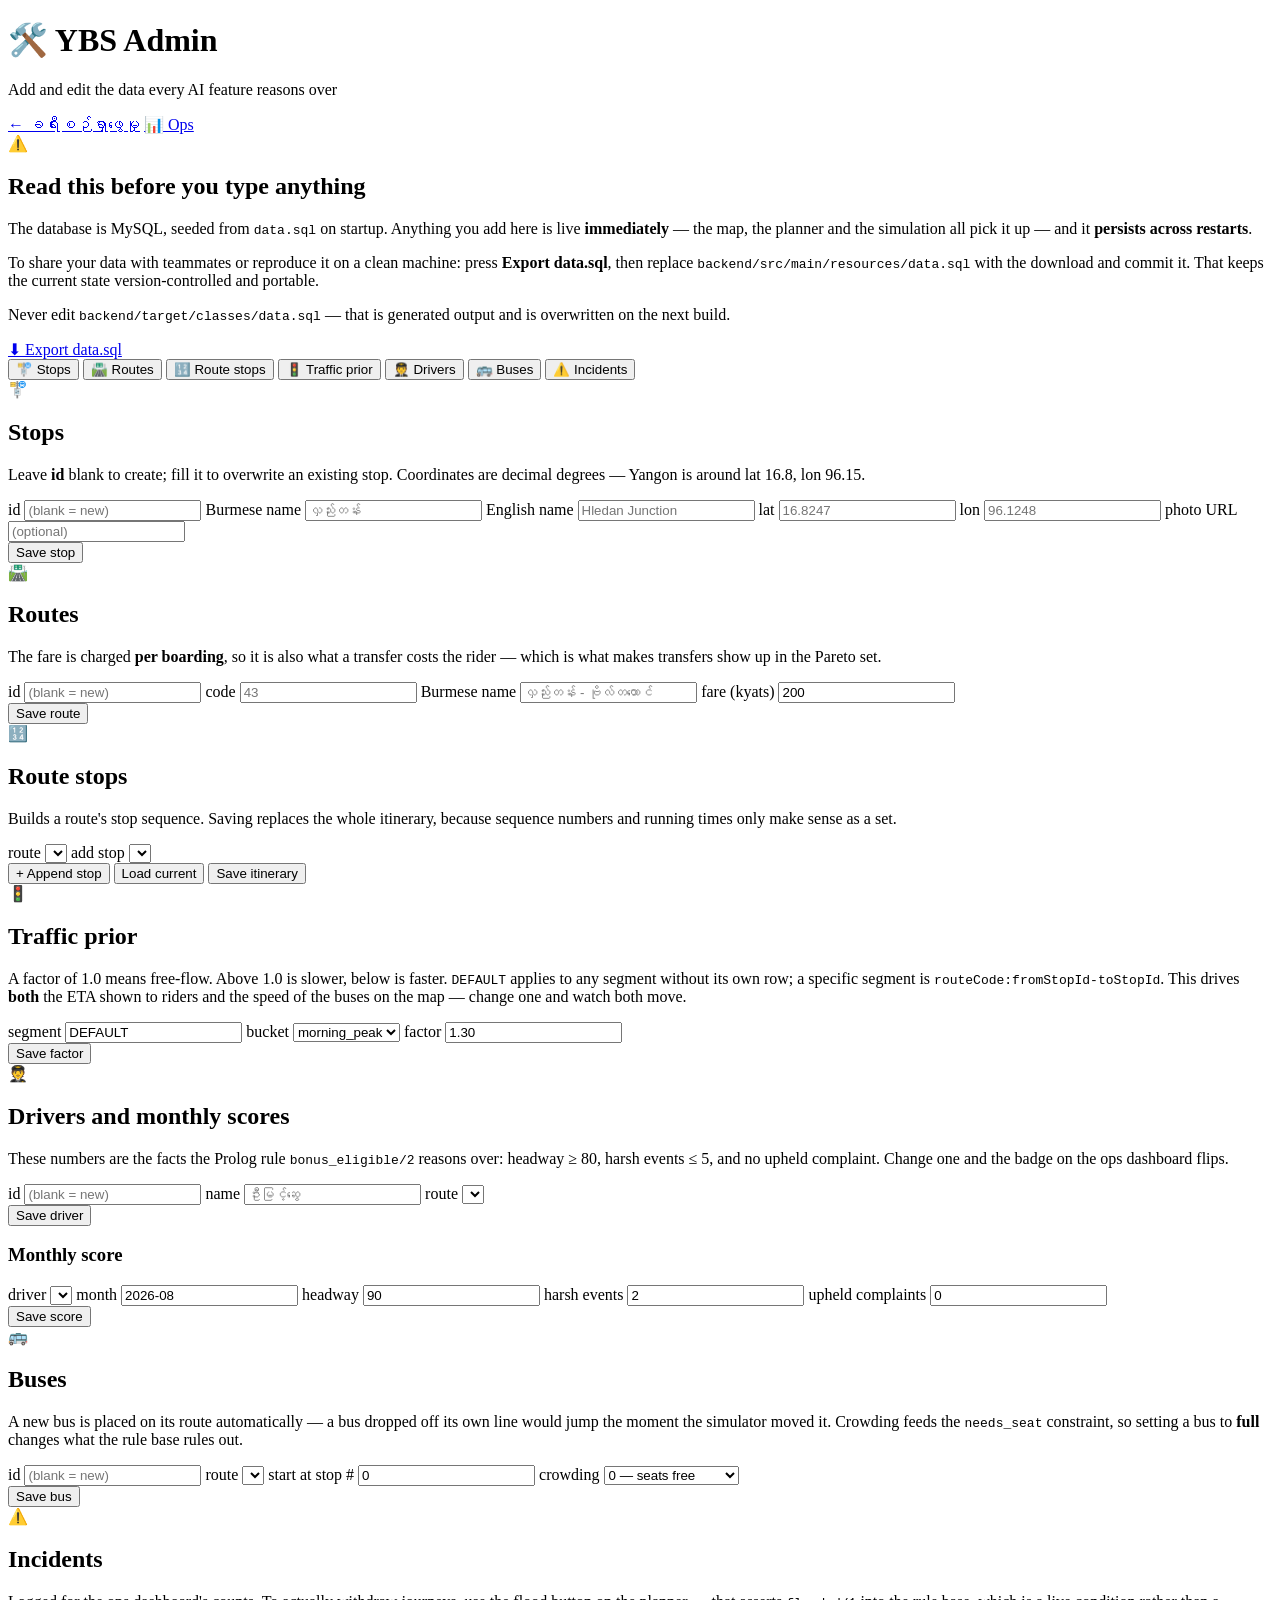
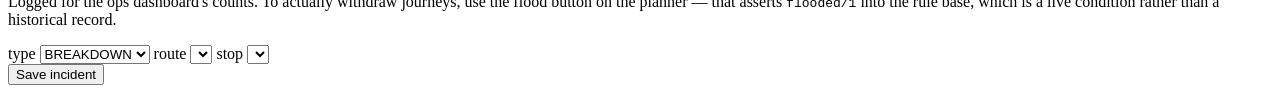
==== commit 442f2f42: "feat(db): persist to MySQL with enforced FK and unique constraints Switch the app from an in-memory " ====
--- a/frontend/admin.html
+++ b/frontend/admin.html
@@ -24,14 +24,15 @@
     <section class="card warn-card">
         <div class="card-head"><span class="ic">⚠️</span><h2>Read this before you type anything</h2></div>
         <p>
-            The database runs <b>in memory</b> and re-runs <code>data.sql</code> on every startup.
+            The database is MySQL, seeded from <code>data.sql</code> on startup.
             Anything you add here is live <b>immediately</b> — the map, the planner and the simulation
-            all pick it up — but it is <b>gone when the app restarts</b>.
+            all pick it up — and it <b>persists across restarts</b>.
         </p>
         <p>
-            To keep it: press <b>Export data.sql</b>, then replace
+            To share your data with teammates or reproduce it on a clean machine: press
+            <b>Export data.sql</b>, then replace
             <code>backend/src/main/resources/data.sql</code> with the download and commit it.
-            That makes your data permanent, version-controlled, and shared with your teammates.
+            That keeps the current state version-controlled and portable.
         </p>
         <p class="hint">
             Never edit <code>backend/target/classes/data.sql</code> — that is generated output and is
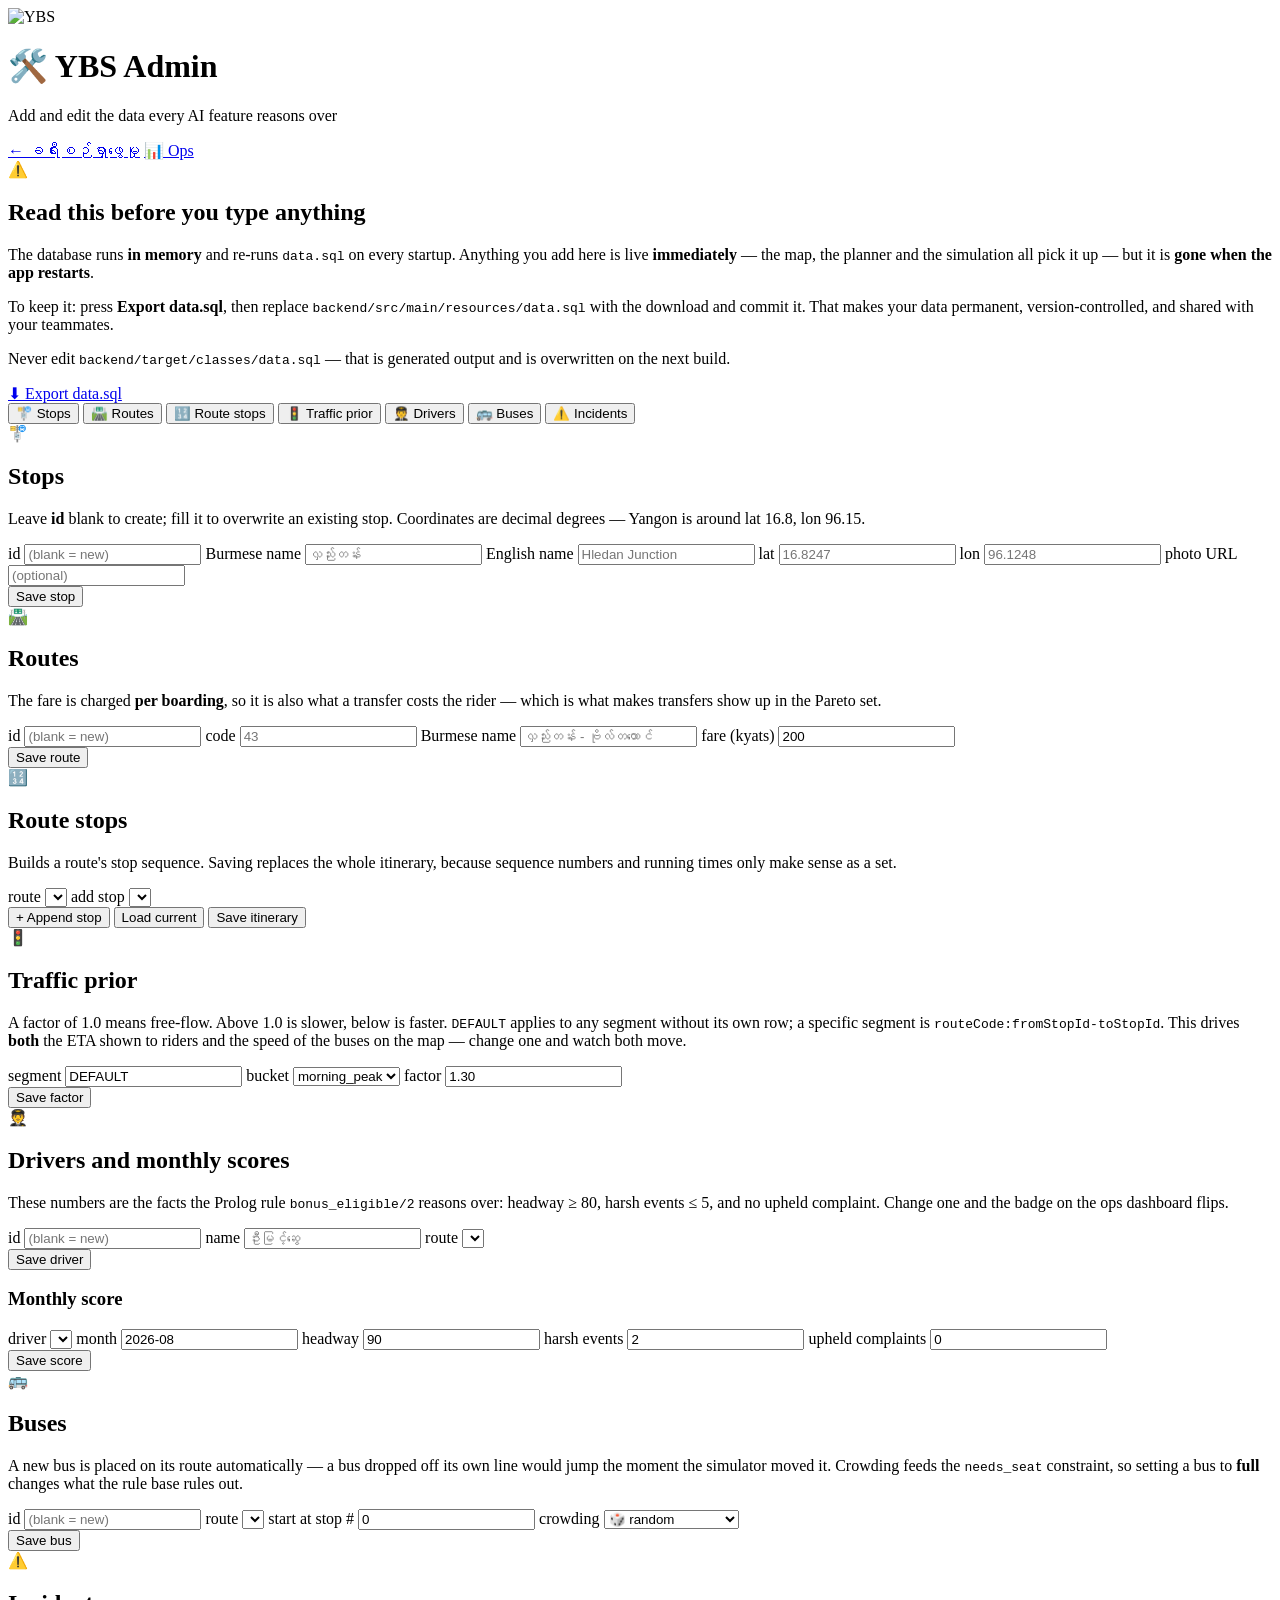
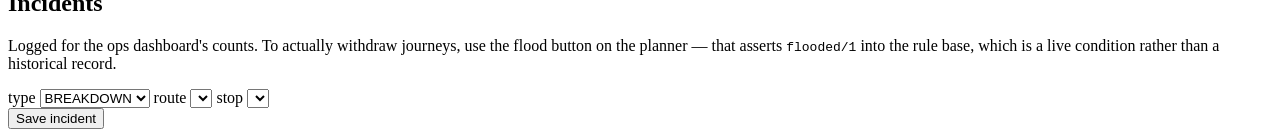
==== commit fc7622a3: "feat: rebuild the interface around the rider The app wore a dark operator sidebar and dense professi" ====
--- a/frontend/admin.html
+++ b/frontend/admin.html
@@ -4,11 +4,19 @@
     <meta charset="UTF-8">
     <meta name="viewport" content="width=device-width, initial-scale=1">
     <title>YBS — Admin</title>
+    <link rel="icon" href="/img/logo.png">
     <link rel="stylesheet" href="/style.css">
 </head>
 <body>
 
 <header class="app-header">
+    <!-- The same mark the app wears, so these read as one product rather than two. -->
+    <div class="brand-mark">
+            <!-- The real logo, with the lettered tile behind it: if the file is
+                 missing the mark is still a mark rather than an empty square. -->
+            <img src="/img/logo.png" alt="YBS"
+                 onload="this.parentElement.classList.add('has-logo')">
+        </div>
     <div class="ops-brand">
         <h1>🛠️ YBS Admin</h1>
         <p class="sub">Add and edit the data every AI feature reasons over</p>
@@ -24,15 +32,14 @@
     <section class="card warn-card">
         <div class="card-head"><span class="ic">⚠️</span><h2>Read this before you type anything</h2></div>
         <p>
-            The database is MySQL, seeded from <code>data.sql</code> on startup.
+            The database runs <b>in memory</b> and re-runs <code>data.sql</code> on every startup.
             Anything you add here is live <b>immediately</b> — the map, the planner and the simulation
-            all pick it up — and it <b>persists across restarts</b>.
+            all pick it up — but it is <b>gone when the app restarts</b>.
         </p>
         <p>
-            To share your data with teammates or reproduce it on a clean machine: press
-            <b>Export data.sql</b>, then replace
+            To keep it: press <b>Export data.sql</b>, then replace
             <code>backend/src/main/resources/data.sql</code> with the download and commit it.
-            That keeps the current state version-controlled and portable.
+            That makes your data permanent, version-controlled, and shared with your teammates.
         </p>
         <p class="hint">
             Never edit <code>backend/target/classes/data.sql</code> — that is generated output and is
@@ -164,6 +171,7 @@
             <label>start at stop # <input id="b-index" type="number" value="0"></label>
             <label>crowding
                 <select id="b-crowd">
+                    <option value="random" selected>🎲 random</option>
                     <option value="0">0 — seats free</option>
                     <option value="1">1 — standing room</option>
                     <option value="2">2 — full</option>
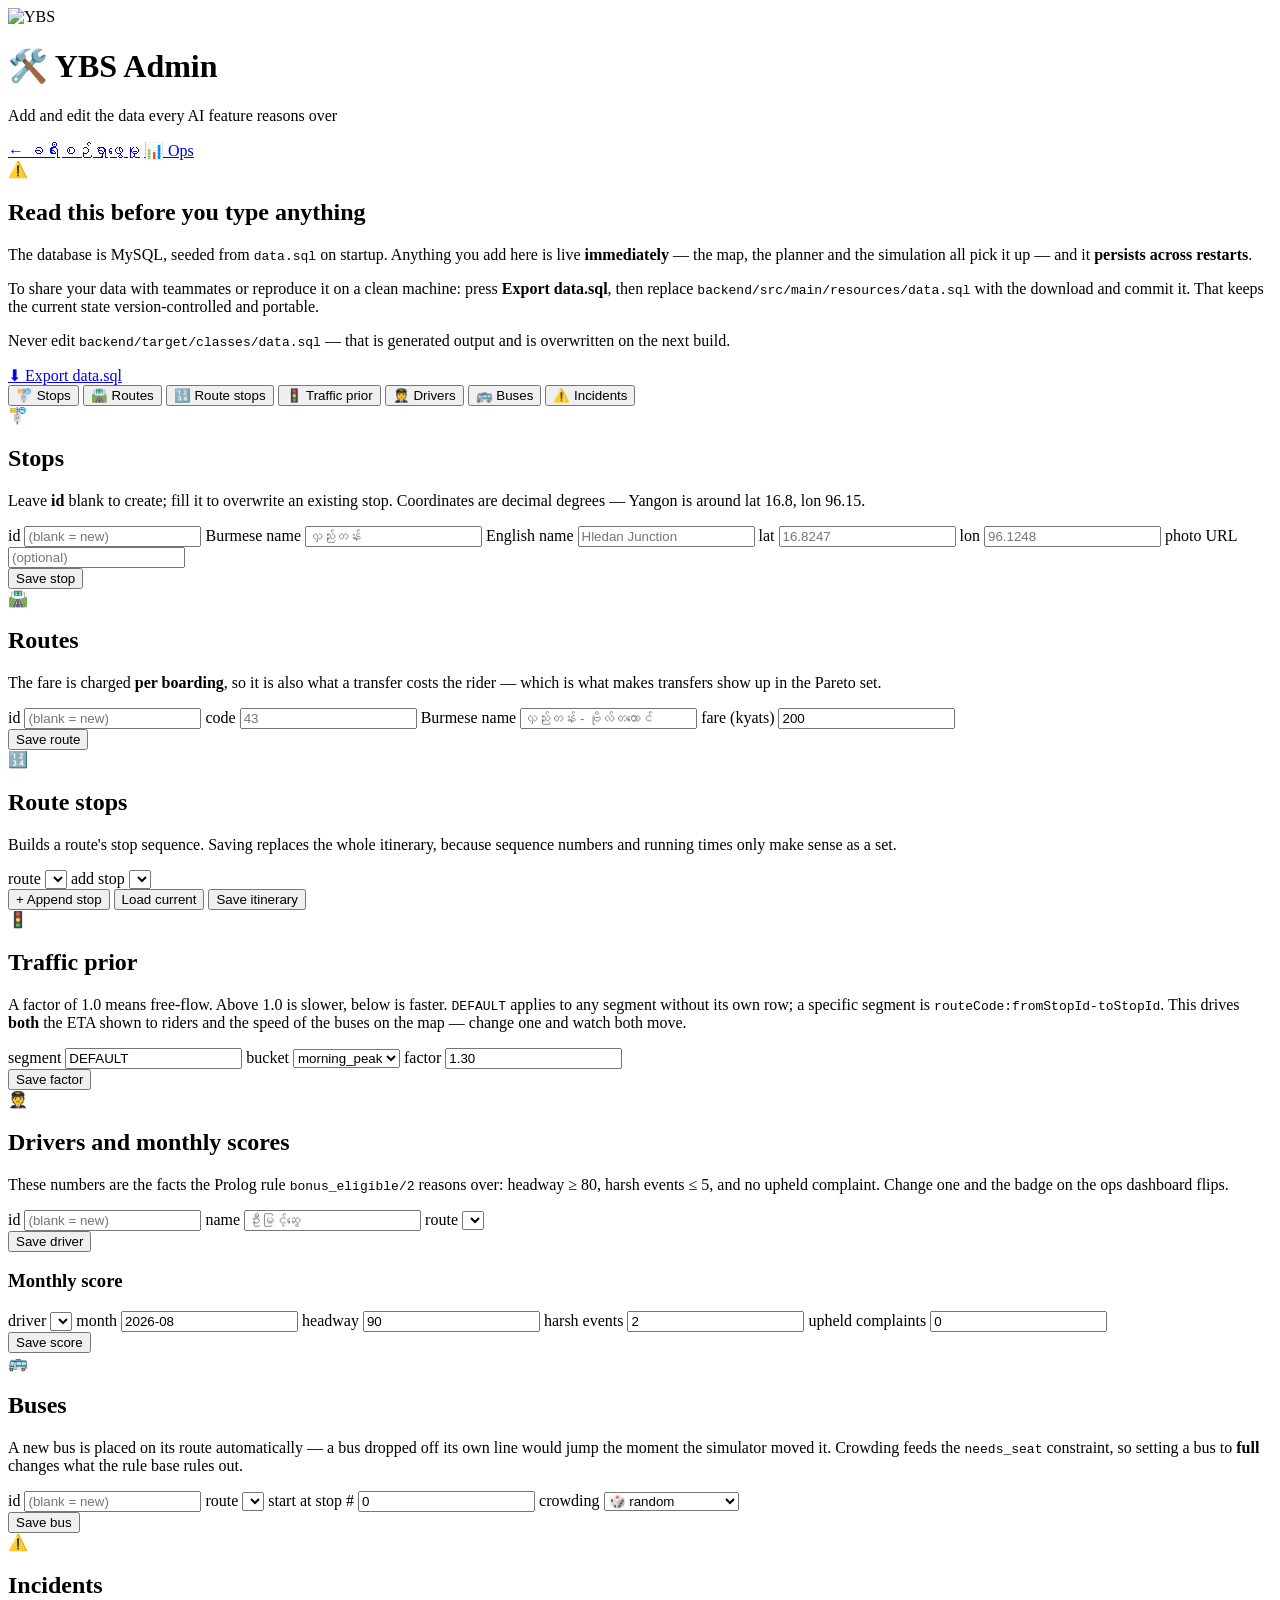
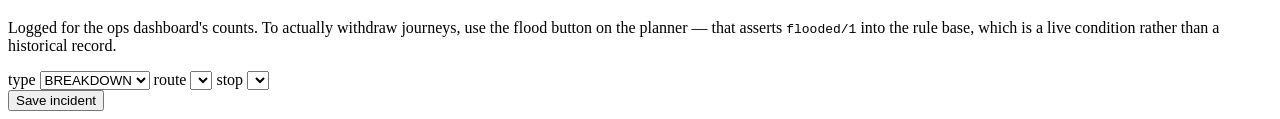
==== commit 62f1389d: "Merge origin/main: the MySQL switch main moved to a persistent MySQL database while this branch was " ====
--- a/frontend/admin.html
+++ b/frontend/admin.html
@@ -32,14 +32,15 @@
     <section class="card warn-card">
         <div class="card-head"><span class="ic">⚠️</span><h2>Read this before you type anything</h2></div>
         <p>
-            The database runs <b>in memory</b> and re-runs <code>data.sql</code> on every startup.
+            The database is MySQL, seeded from <code>data.sql</code> on startup.
             Anything you add here is live <b>immediately</b> — the map, the planner and the simulation
-            all pick it up — but it is <b>gone when the app restarts</b>.
+            all pick it up — and it <b>persists across restarts</b>.
         </p>
         <p>
-            To keep it: press <b>Export data.sql</b>, then replace
+            To share your data with teammates or reproduce it on a clean machine: press
+            <b>Export data.sql</b>, then replace
             <code>backend/src/main/resources/data.sql</code> with the download and commit it.
-            That makes your data permanent, version-controlled, and shared with your teammates.
+            That keeps the current state version-controlled and portable.
         </p>
         <p class="hint">
             Never edit <code>backend/target/classes/data.sql</code> — that is generated output and is
